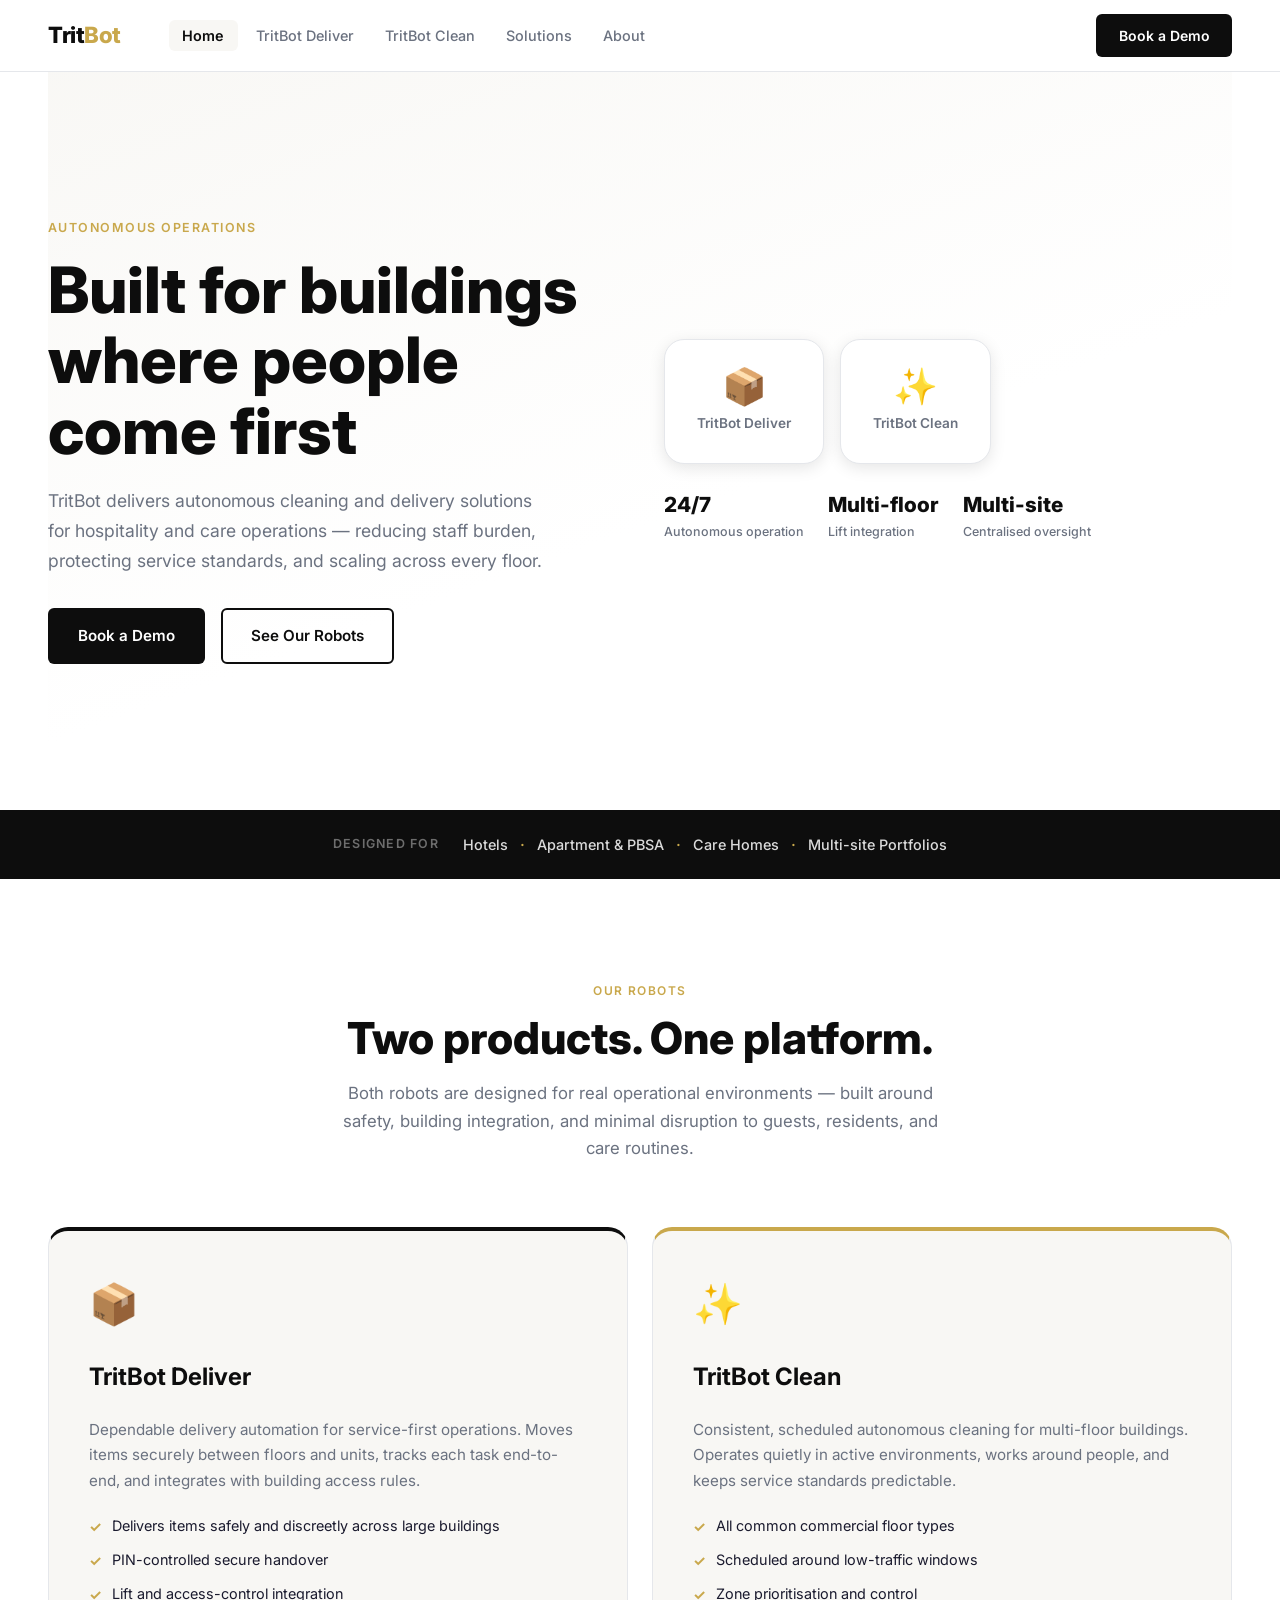
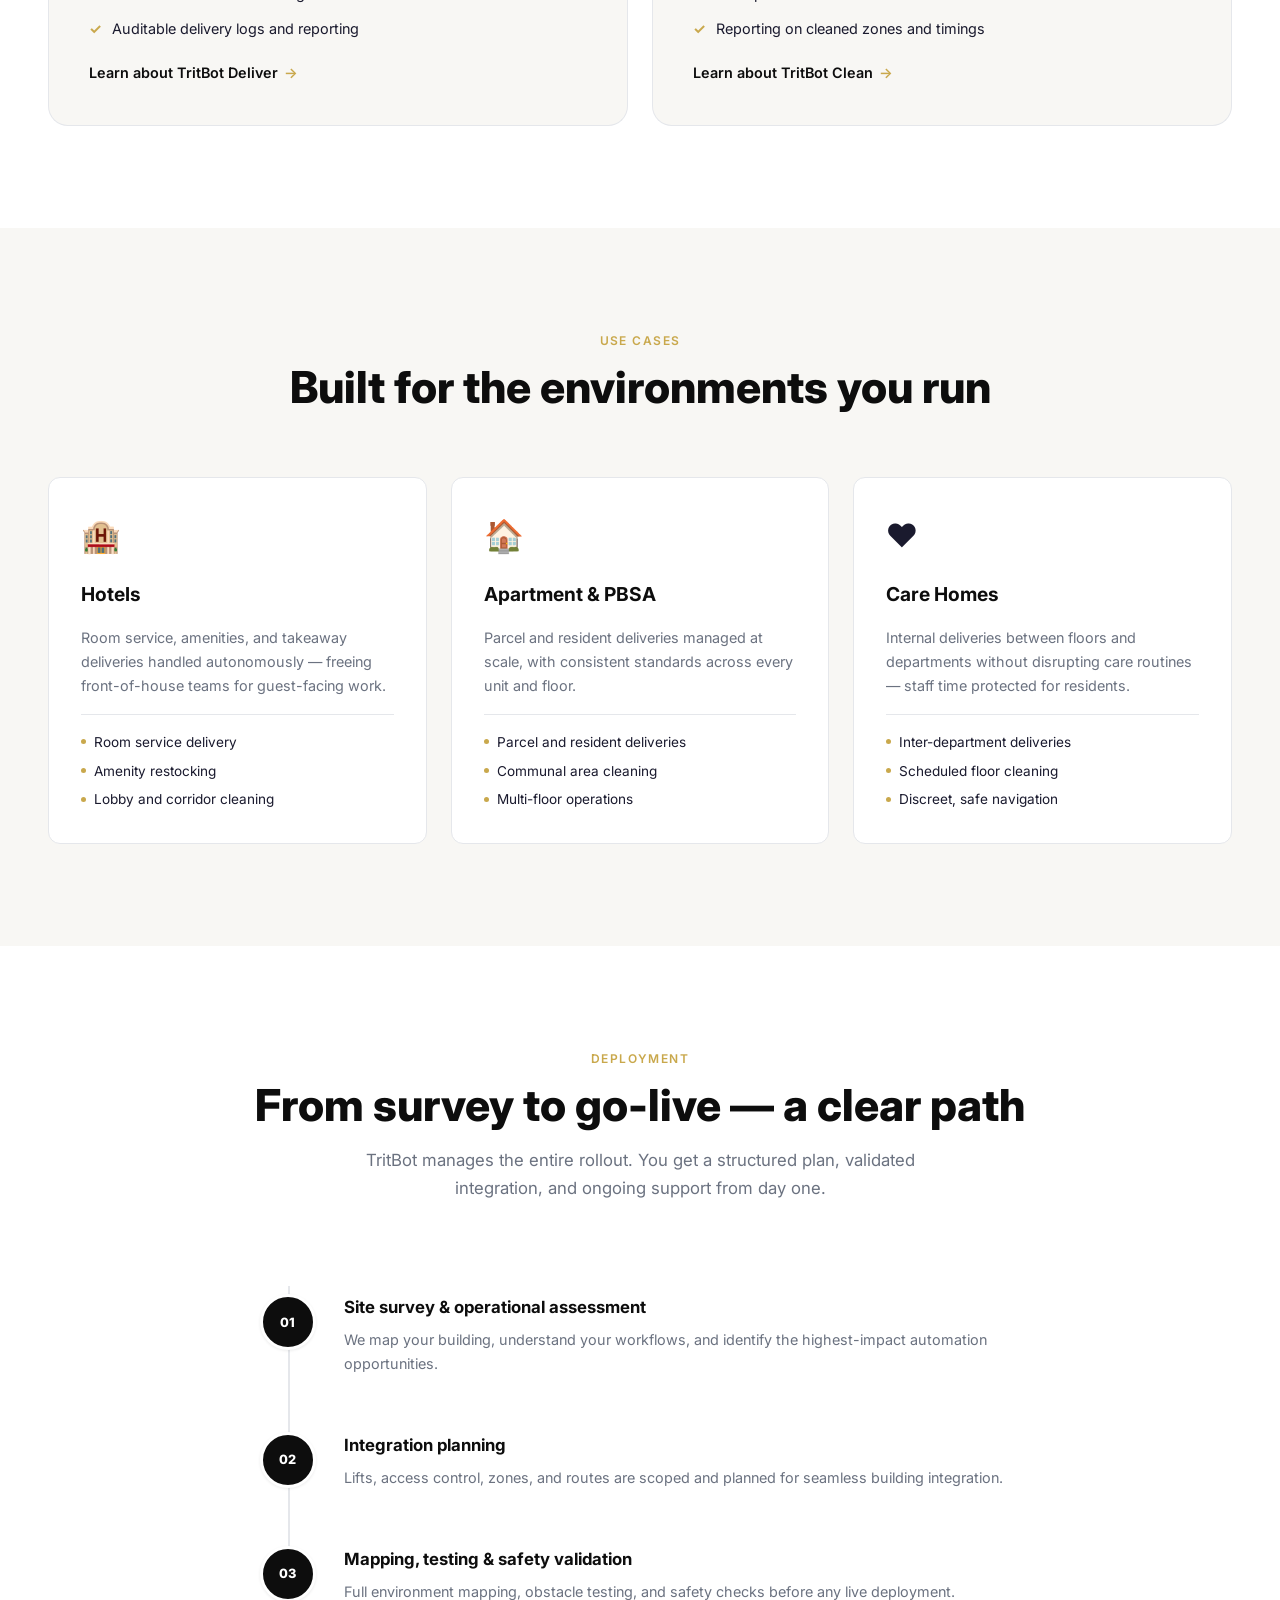
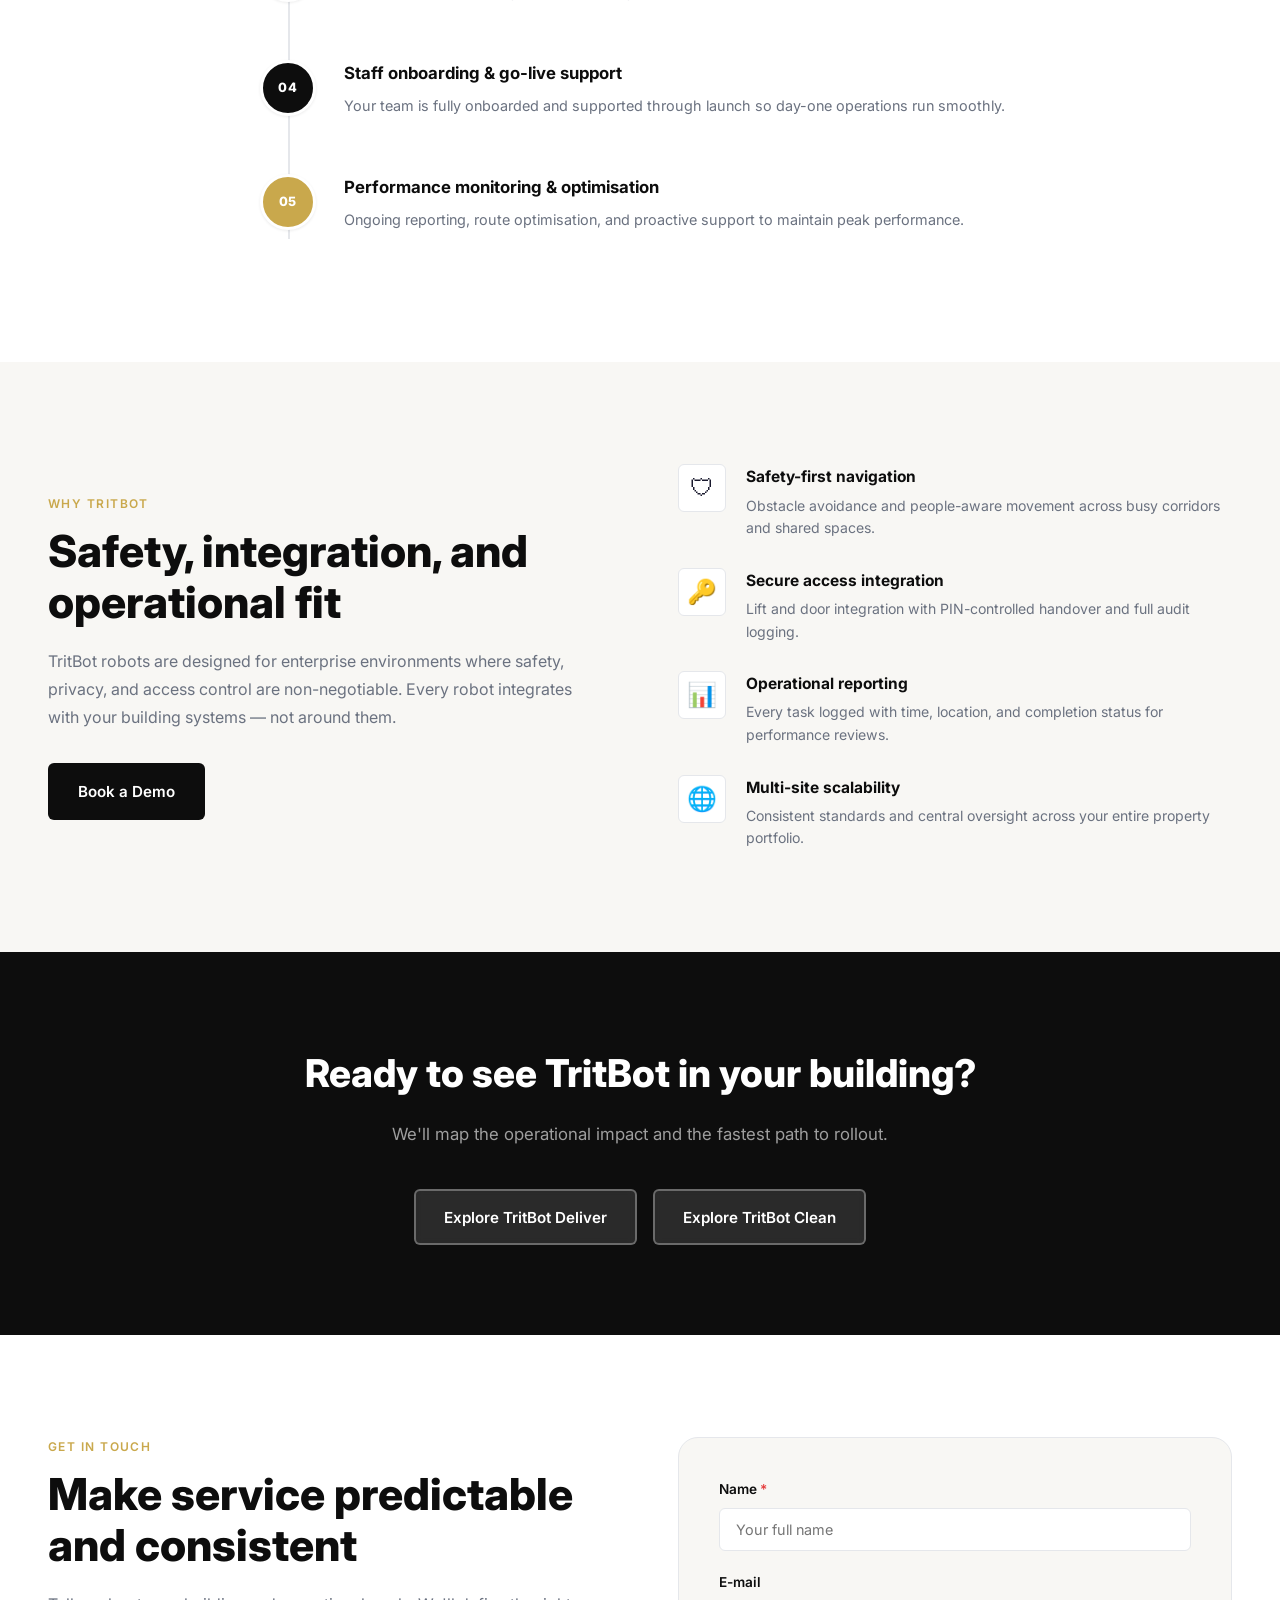
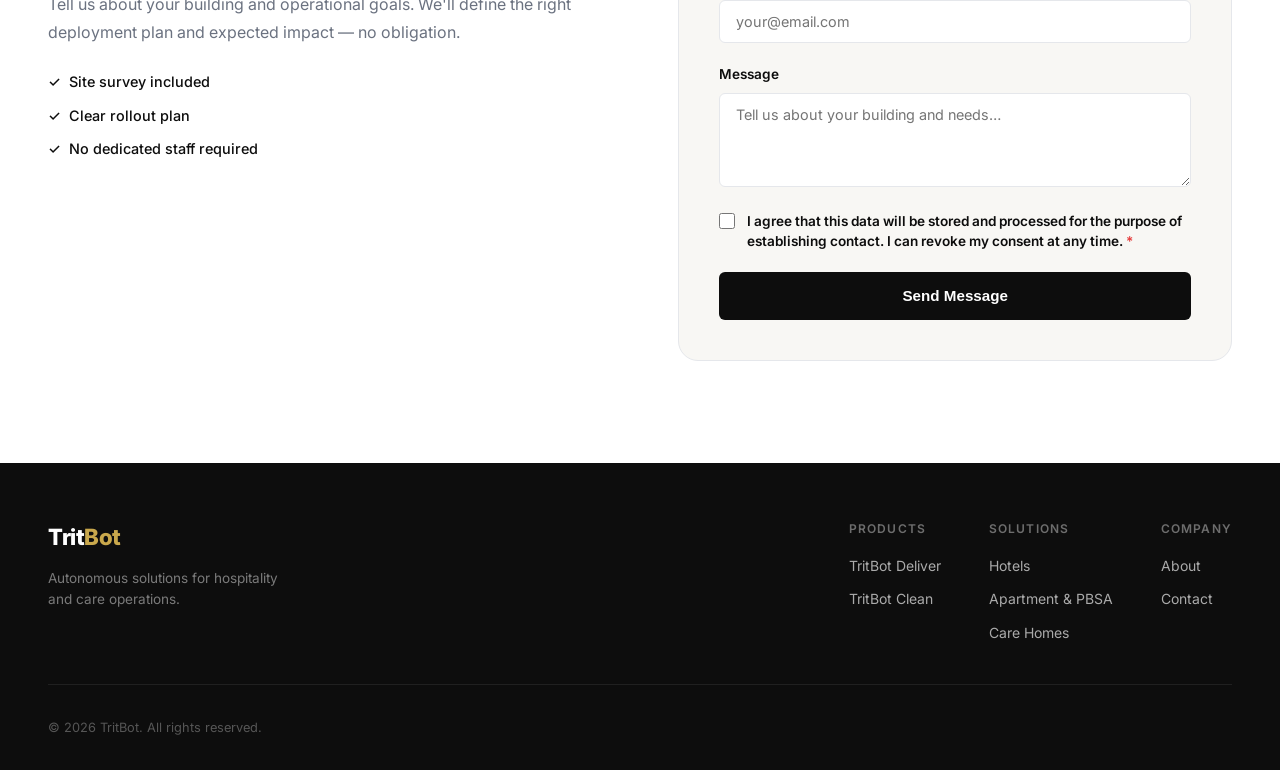
==== index.html @ 0b0e7ab8 "Add TritBot Home page with full HTML/CSS layout Builds the complete Home page for the TritBot market" ====
<!DOCTYPE html>
<html lang="en">
<head>
  <meta charset="UTF-8" />
  <meta name="viewport" content="width=device-width, initial-scale=1.0" />
  <title>TritBot – Autonomous Solutions for Hospitality & Care</title>
  <link rel="stylesheet" href="css/style.css" />
  <link rel="preconnect" href="https://fonts.googleapis.com" />
  <link href="https://fonts.googleapis.com/css2?family=Inter:wght@300;400;500;600;700;800&display=swap" rel="stylesheet" />
</head>
<body>

  <!-- ===== NAVIGATION ===== -->
  <header class="nav-header">
    <nav class="nav-container">
      <a href="index.html" class="nav-logo">
        <span class="logo-trit">Trit</span><span class="logo-bot">Bot</span>
      </a>

      <ul class="nav-links">
        <li><a href="index.html" class="nav-link active">Home</a></li>
        <li><a href="deliver.html" class="nav-link">TritBot Deliver</a></li>
        <li><a href="clean.html" class="nav-link">TritBot Clean</a></li>
        <li><a href="#solutions" class="nav-link">Solutions</a></li>
        <li><a href="#about" class="nav-link">About</a></li>
      </ul>

      <a href="#contact" class="nav-cta">Book a Demo</a>

      <button class="nav-toggle" aria-label="Toggle navigation">
        <span></span><span></span><span></span>
      </button>
    </nav>
  </header>

  <!-- ===== HERO ===== -->
  <section class="hero">
    <div class="hero-content">
      <p class="hero-eyebrow">Autonomous Operations</p>
      <h1 class="hero-headline">
        Built for buildings<br />where people come first
      </h1>
      <p class="hero-sub">
        TritBot delivers autonomous cleaning and delivery solutions for
        hospitality and care operations — reducing staff burden, protecting
        service standards, and scaling across every floor.
      </p>
      <div class="hero-actions">
        <a href="#contact" class="btn btn-primary">Book a Demo</a>
        <a href="#products" class="btn btn-secondary">See Our Robots</a>
      </div>
    </div>
    <div class="hero-visual">
      <div class="hero-badge-group">
        <div class="hero-badge">
          <div class="badge-icon">&#x1F4E6;</div>
          <div class="badge-label">TritBot Deliver</div>
        </div>
        <div class="hero-badge">
          <div class="badge-icon">&#x2728;</div>
          <div class="badge-label">TritBot Clean</div>
        </div>
      </div>
      <div class="hero-stat-row">
        <div class="hero-stat">
          <span class="stat-number">24/7</span>
          <span class="stat-label">Autonomous operation</span>
        </div>
        <div class="hero-stat">
          <span class="stat-number">Multi-floor</span>
          <span class="stat-label">Lift integration</span>
        </div>
        <div class="hero-stat">
          <span class="stat-number">Multi-site</span>
          <span class="stat-label">Centralised oversight</span>
        </div>
      </div>
    </div>
  </section>

  <!-- ===== TRUST BAR ===== -->
  <section class="trust-bar">
    <div class="container">
      <p class="trust-label">Designed for</p>
      <div class="trust-items">
        <span class="trust-item">Hotels</span>
        <span class="trust-divider">·</span>
        <span class="trust-item">Apartment &amp; PBSA</span>
        <span class="trust-divider">·</span>
        <span class="trust-item">Care Homes</span>
        <span class="trust-divider">·</span>
        <span class="trust-item">Multi-site Portfolios</span>
      </div>
    </div>
  </section>

  <!-- ===== PRODUCTS ===== -->
  <section class="products" id="products">
    <div class="container">
      <div class="section-header">
        <p class="section-eyebrow">Our Robots</p>
        <h2 class="section-title">Two products. One platform.</h2>
        <p class="section-sub">
          Both robots are designed for real operational environments — built
          around safety, building integration, and minimal disruption to
          guests, residents, and care routines.
        </p>
      </div>

      <div class="product-cards">

        <!-- Deliver Card -->
        <div class="product-card product-card--deliver">
          <div class="product-card-icon">&#x1F4E6;</div>
          <h3 class="product-card-title">TritBot Deliver</h3>
          <p class="product-card-desc">
            Dependable delivery automation for service-first operations.
            Moves items securely between floors and units, tracks each
            task end-to-end, and integrates with building access rules.
          </p>
          <ul class="product-features">
            <li>Delivers items safely and discreetly across large buildings</li>
            <li>PIN-controlled secure handover</li>
            <li>Lift and access-control integration</li>
            <li>Auditable delivery logs and reporting</li>
          </ul>
          <a href="deliver.html" class="product-link">
            Learn about TritBot Deliver <span class="arrow">&#8594;</span>
          </a>
        </div>

        <!-- Clean Card -->
        <div class="product-card product-card--clean">
          <div class="product-card-icon">&#x2728;</div>
          <h3 class="product-card-title">TritBot Clean</h3>
          <p class="product-card-desc">
            Consistent, scheduled autonomous cleaning for multi-floor
            buildings. Operates quietly in active environments, works
            around people, and keeps service standards predictable.
          </p>
          <ul class="product-features">
            <li>All common commercial floor types</li>
            <li>Scheduled around low-traffic windows</li>
            <li>Zone prioritisation and control</li>
            <li>Reporting on cleaned zones and timings</li>
          </ul>
          <a href="clean.html" class="product-link">
            Learn about TritBot Clean <span class="arrow">&#8594;</span>
          </a>
        </div>

      </div>
    </div>
  </section>

  <!-- ===== USE CASES ===== -->
  <section class="use-cases" id="solutions">
    <div class="container">
      <div class="section-header">
        <p class="section-eyebrow">Use Cases</p>
        <h2 class="section-title">Built for the environments you run</h2>
      </div>

      <div class="use-case-grid">

        <div class="use-case-card">
          <div class="use-case-icon">&#x1F3E8;</div>
          <h3 class="use-case-title">Hotels</h3>
          <p class="use-case-desc">
            Room service, amenities, and takeaway deliveries handled
            autonomously — freeing front-of-house teams for guest-facing work.
          </p>
          <ul class="use-case-list">
            <li>Room service delivery</li>
            <li>Amenity restocking</li>
            <li>Lobby and corridor cleaning</li>
          </ul>
        </div>

        <div class="use-case-card">
          <div class="use-case-icon">&#x1F3E0;</div>
          <h3 class="use-case-title">Apartment &amp; PBSA</h3>
          <p class="use-case-desc">
            Parcel and resident deliveries managed at scale, with consistent
            standards across every unit and floor.
          </p>
          <ul class="use-case-list">
            <li>Parcel and resident deliveries</li>
            <li>Communal area cleaning</li>
            <li>Multi-floor operations</li>
          </ul>
        </div>

        <div class="use-case-card">
          <div class="use-case-icon">&#x2665;</div>
          <h3 class="use-case-title">Care Homes</h3>
          <p class="use-case-desc">
            Internal deliveries between floors and departments without
            disrupting care routines — staff time protected for residents.
          </p>
          <ul class="use-case-list">
            <li>Inter-department deliveries</li>
            <li>Scheduled floor cleaning</li>
            <li>Discreet, safe navigation</li>
          </ul>
        </div>

      </div>
    </div>
  </section>

  <!-- ===== HOW IT WORKS ===== -->
  <section class="how-it-works">
    <div class="container">
      <div class="section-header">
        <p class="section-eyebrow">Deployment</p>
        <h2 class="section-title">From survey to go-live — a clear path</h2>
        <p class="section-sub">
          TritBot manages the entire rollout. You get a structured plan,
          validated integration, and ongoing support from day one.
        </p>
      </div>

      <div class="steps-track">
        <div class="step">
          <div class="step-number">01</div>
          <div class="step-body">
            <h4 class="step-title">Site survey &amp; operational assessment</h4>
            <p class="step-desc">We map your building, understand your workflows, and identify the highest-impact automation opportunities.</p>
          </div>
        </div>
        <div class="step">
          <div class="step-number">02</div>
          <div class="step-body">
            <h4 class="step-title">Integration planning</h4>
            <p class="step-desc">Lifts, access control, zones, and routes are scoped and planned for seamless building integration.</p>
          </div>
        </div>
        <div class="step">
          <div class="step-number">03</div>
          <div class="step-body">
            <h4 class="step-title">Mapping, testing &amp; safety validation</h4>
            <p class="step-desc">Full environment mapping, obstacle testing, and safety checks before any live deployment.</p>
          </div>
        </div>
        <div class="step">
          <div class="step-number">04</div>
          <div class="step-body">
            <h4 class="step-title">Staff onboarding &amp; go-live support</h4>
            <p class="step-desc">Your team is fully onboarded and supported through launch so day-one operations run smoothly.</p>
          </div>
        </div>
        <div class="step">
          <div class="step-number">05</div>
          <div class="step-body">
            <h4 class="step-title">Performance monitoring &amp; optimisation</h4>
            <p class="step-desc">Ongoing reporting, route optimisation, and proactive support to maintain peak performance.</p>
          </div>
        </div>
      </div>
    </div>
  </section>

  <!-- ===== WHY TRITBOT ===== -->
  <section class="why-tritbot" id="about">
    <div class="container">
      <div class="why-split">
        <div class="why-left">
          <p class="section-eyebrow">Why TritBot</p>
          <h2 class="section-title">Safety, integration, and operational fit</h2>
          <p class="why-body">
            TritBot robots are designed for enterprise environments where
            safety, privacy, and access control are non-negotiable. Every
            robot integrates with your building systems — not around them.
          </p>
          <a href="#contact" class="btn btn-primary">Book a Demo</a>
        </div>
        <div class="why-right">
          <div class="feature-list">
            <div class="feature-item">
              <div class="feature-icon">&#x1F6E1;</div>
              <div class="feature-body">
                <h4>Safety-first navigation</h4>
                <p>Obstacle avoidance and people-aware movement across busy corridors and shared spaces.</p>
              </div>
            </div>
            <div class="feature-item">
              <div class="feature-icon">&#x1F511;</div>
              <div class="feature-body">
                <h4>Secure access integration</h4>
                <p>Lift and door integration with PIN-controlled handover and full audit logging.</p>
              </div>
            </div>
            <div class="feature-item">
              <div class="feature-icon">&#x1F4CA;</div>
              <div class="feature-body">
                <h4>Operational reporting</h4>
                <p>Every task logged with time, location, and completion status for performance reviews.</p>
              </div>
            </div>
            <div class="feature-item">
              <div class="feature-icon">&#x1F310;</div>
              <div class="feature-body">
                <h4>Multi-site scalability</h4>
                <p>Consistent standards and central oversight across your entire property portfolio.</p>
              </div>
            </div>
          </div>
        </div>
      </div>
    </div>
  </section>

  <!-- ===== CTA BANNER ===== -->
  <section class="cta-banner">
    <div class="container">
      <h2 class="cta-title">Ready to see TritBot in your building?</h2>
      <p class="cta-sub">
        We'll map the operational impact and the fastest path to rollout.
      </p>
      <div class="cta-actions">
        <a href="deliver.html" class="btn btn-light">Explore TritBot Deliver</a>
        <a href="clean.html" class="btn btn-light">Explore TritBot Clean</a>
      </div>
    </div>
  </section>

  <!-- ===== CONTACT ===== -->
  <section class="contact" id="contact">
    <div class="container">
      <div class="contact-split">
        <div class="contact-left">
          <p class="section-eyebrow">Get in Touch</p>
          <h2 class="section-title">Make service predictable and consistent</h2>
          <p class="contact-body">
            Tell us about your building and operational goals. We'll define
            the right deployment plan and expected impact — no obligation.
          </p>
          <div class="contact-details">
            <p>&#x2713;&nbsp; Site survey included</p>
            <p>&#x2713;&nbsp; Clear rollout plan</p>
            <p>&#x2713;&nbsp; No dedicated staff required</p>
          </div>
        </div>
        <div class="contact-right">
          <form class="contact-form">
            <div class="form-group">
              <label for="name">Name <span class="required">*</span></label>
              <input type="text" id="name" name="name" placeholder="Your full name" required />
            </div>
            <div class="form-group">
              <label for="email">E-mail</label>
              <input type="email" id="email" name="email" placeholder="your@email.com" />
            </div>
            <div class="form-group">
              <label for="message">Message</label>
              <textarea id="message" name="message" rows="4" placeholder="Tell us about your building and needs…"></textarea>
            </div>
            <div class="form-group form-consent">
              <label class="checkbox-label">
                <input type="checkbox" required />
                <span>I agree that this data will be stored and processed for the purpose of establishing contact. I can revoke my consent at any time. <span class="required">*</span></span>
              </label>
            </div>
            <button type="submit" class="btn btn-primary btn-full">Send Message</button>
          </form>
        </div>
      </div>
    </div>
  </section>

  <!-- ===== FOOTER ===== -->
  <footer class="footer">
    <div class="container">
      <div class="footer-top">
        <div class="footer-brand">
          <a href="index.html" class="nav-logo">
            <span class="logo-trit">Trit</span><span class="logo-bot">Bot</span>
          </a>
          <p class="footer-tagline">Autonomous solutions for hospitality and care operations.</p>
        </div>
        <div class="footer-links-group">
          <div class="footer-col">
            <h5>Products</h5>
            <a href="deliver.html">TritBot Deliver</a>
            <a href="clean.html">TritBot Clean</a>
          </div>
          <div class="footer-col">
            <h5>Solutions</h5>
            <a href="#solutions">Hotels</a>
            <a href="#solutions">Apartment &amp; PBSA</a>
            <a href="#solutions">Care Homes</a>
          </div>
          <div class="footer-col">
            <h5>Company</h5>
            <a href="#about">About</a>
            <a href="#contact">Contact</a>
          </div>
        </div>
      </div>
      <div class="footer-bottom">
        <p>&copy; 2026 TritBot. All rights reserved.</p>
      </div>
    </div>
  </footer>

  <script src="js/main.js"></script>
</body>
</html>
---- css/style.css ----
/* ===== RESET & BASE ===== */
*, *::before, *::after { box-sizing: border-box; margin: 0; padding: 0; }

:root {
  --color-dark:       #0d0d0d;
  --color-dark-2:     #1a1a1a;
  --color-dark-3:     #2a2a2a;
  --color-accent:     #c9a84c;       /* gold / amber */
  --color-accent-2:   #e8c76a;
  --color-light:      #f8f7f4;
  --color-white:      #ffffff;
  --color-text:       #1a1a2e;
  --color-text-muted: #6b7280;
  --color-border:     #e5e7eb;

  --font-base: 'Inter', system-ui, -apple-system, sans-serif;

  --radius-sm:  6px;
  --radius-md:  12px;
  --radius-lg:  20px;
  --radius-xl:  32px;

  --shadow-sm: 0 1px 3px rgba(0,0,0,.08);
  --shadow-md: 0 4px 16px rgba(0,0,0,.10);
  --shadow-lg: 0 12px 40px rgba(0,0,0,.14);

  --nav-h: 72px;
  --max-w: 1200px;
  --gap:   clamp(1.5rem, 4vw, 3rem);
}

html { scroll-behavior: smooth; }

body {
  font-family: var(--font-base);
  color: var(--color-text);
  background: var(--color-white);
  line-height: 1.65;
  -webkit-font-smoothing: antialiased;
}

img { display: block; max-width: 100%; }

a { text-decoration: none; color: inherit; }

ul { list-style: none; }

.container {
  width: min(var(--max-w), 100% - 2 * var(--gap));
  margin-inline: auto;
}

/* ===== TYPOGRAPHY ===== */
.section-eyebrow {
  font-size: .75rem;
  font-weight: 600;
  letter-spacing: .12em;
  text-transform: uppercase;
  color: var(--color-accent);
  margin-bottom: .75rem;
}

.section-title {
  font-size: clamp(1.75rem, 3.5vw, 2.75rem);
  font-weight: 800;
  line-height: 1.15;
  color: var(--color-dark);
}

.section-sub {
  margin-top: 1rem;
  font-size: 1.05rem;
  color: var(--color-text-muted);
  max-width: 56ch;
}

.section-header {
  text-align: center;
  margin-bottom: clamp(2.5rem, 5vw, 4rem);
}

.section-header .section-sub { margin-inline: auto; }

/* ===== BUTTONS ===== */
.btn {
  display: inline-flex;
  align-items: center;
  gap: .5rem;
  padding: .85rem 1.75rem;
  border-radius: var(--radius-sm);
  font-size: .95rem;
  font-weight: 600;
  transition: all .2s ease;
  cursor: pointer;
  border: 2px solid transparent;
}

.btn-primary {
  background: var(--color-dark);
  color: var(--color-white);
}
.btn-primary:hover { background: var(--color-dark-3); transform: translateY(-1px); box-shadow: var(--shadow-md); }

.btn-secondary {
  background: transparent;
  color: var(--color-dark);
  border-color: var(--color-dark);
}
.btn-secondary:hover { background: var(--color-dark); color: var(--color-white); transform: translateY(-1px); }

.btn-light {
  background: rgba(255,255,255,.12);
  color: var(--color-white);
  border-color: rgba(255,255,255,.3);
  backdrop-filter: blur(4px);
}
.btn-light:hover { background: rgba(255,255,255,.22); transform: translateY(-1px); }

.btn-full { width: 100%; justify-content: center; }

/* ===== NAVIGATION ===== */
.nav-header {
  position: fixed;
  top: 0; left: 0; right: 0;
  z-index: 100;
  height: var(--nav-h);
  background: rgba(255,255,255,.96);
  backdrop-filter: blur(12px);
  border-bottom: 1px solid var(--color-border);
}

.nav-container {
  display: flex;
  align-items: center;
  gap: 2rem;
  height: 100%;
  width: min(var(--max-w), 100% - 2 * var(--gap));
  margin-inline: auto;
}

.nav-logo {
  font-size: 1.4rem;
  font-weight: 800;
  letter-spacing: -.02em;
  flex-shrink: 0;
}
.logo-trit { color: var(--color-dark); }
.logo-bot  { color: var(--color-accent); }

.nav-links {
  display: flex;
  gap: .25rem;
  margin-left: 1rem;
}

.nav-link {
  padding: .45rem .85rem;
  border-radius: var(--radius-sm);
  font-size: .9rem;
  font-weight: 500;
  color: var(--color-text-muted);
  transition: color .15s, background .15s;
}
.nav-link:hover, .nav-link.active {
  color: var(--color-dark);
  background: var(--color-light);
}
.nav-link.active { font-weight: 600; }

.nav-cta {
  margin-left: auto;
  padding: .6rem 1.4rem;
  background: var(--color-dark);
  color: var(--color-white);
  border-radius: var(--radius-sm);
  font-size: .875rem;
  font-weight: 600;
  flex-shrink: 0;
  transition: background .2s;
}
.nav-cta:hover { background: var(--color-accent); }

.nav-toggle {
  display: none;
  flex-direction: column;
  gap: 5px;
  background: none;
  border: none;
  cursor: pointer;
  padding: .5rem;
  margin-left: auto;
}
.nav-toggle span {
  display: block;
  width: 22px;
  height: 2px;
  background: var(--color-dark);
  border-radius: 2px;
  transition: all .2s;
}

/* ===== HERO ===== */
.hero {
  padding-top: calc(var(--nav-h) + 5rem);
  padding-bottom: 5rem;
  background: linear-gradient(160deg, var(--color-light) 0%, #fff 60%);
  display: grid;
  grid-template-columns: 1fr 1fr;
  align-items: center;
  gap: var(--gap);
  width: min(var(--max-w), 100% - 2 * var(--gap));
  margin-inline: auto;
  min-height: 90vh;
}

.hero-eyebrow {
  font-size: .78rem;
  font-weight: 600;
  letter-spacing: .12em;
  text-transform: uppercase;
  color: var(--color-accent);
  margin-bottom: 1rem;
}

.hero-headline {
  font-size: clamp(2.4rem, 5vw, 4rem);
  font-weight: 800;
  line-height: 1.1;
  color: var(--color-dark);
  margin-bottom: 1.25rem;
}

.hero-sub {
  font-size: 1.1rem;
  color: var(--color-text-muted);
  max-width: 46ch;
  margin-bottom: 2rem;
  line-height: 1.7;
}

.hero-actions { display: flex; gap: 1rem; flex-wrap: wrap; }

/* Hero visual panel */
.hero-visual {
  display: flex;
  flex-direction: column;
  gap: 1.5rem;
  align-items: flex-start;
}

.hero-badge-group {
  display: flex;
  gap: 1rem;
  flex-wrap: wrap;
}

.hero-badge {
  display: flex;
  flex-direction: column;
  align-items: center;
  gap: .5rem;
  padding: 1.75rem 2rem;
  background: var(--color-white);
  border: 1px solid var(--color-border);
  border-radius: var(--radius-lg);
  box-shadow: var(--shadow-md);
  min-width: 140px;
  transition: transform .2s, box-shadow .2s;
}
.hero-badge:hover { transform: translateY(-4px); box-shadow: var(--shadow-lg); }

.badge-icon {
  font-size: 2.25rem;
  line-height: 1;
}
.badge-label {
  font-size: .85rem;
  font-weight: 600;
  color: var(--color-text-muted);
  text-align: center;
}

.hero-stat-row {
  display: flex;
  gap: 1.5rem;
  flex-wrap: wrap;
}

.hero-stat {
  display: flex;
  flex-direction: column;
}
.stat-number {
  font-size: 1.3rem;
  font-weight: 800;
  color: var(--color-dark);
}
.stat-label {
  font-size: .78rem;
  color: var(--color-text-muted);
  font-weight: 500;
}

/* ===== TRUST BAR ===== */
.trust-bar {
  background: var(--color-dark);
  padding: 1.25rem 0;
}
.trust-bar .container {
  display: flex;
  align-items: center;
  gap: 1.5rem;
  flex-wrap: wrap;
  justify-content: center;
}
.trust-label {
  font-size: .78rem;
  font-weight: 600;
  letter-spacing: .1em;
  text-transform: uppercase;
  color: rgba(255,255,255,.4);
}
.trust-items { display: flex; align-items: center; gap: .75rem; flex-wrap: wrap; justify-content: center; }
.trust-item {
  font-size: .9rem;
  font-weight: 500;
  color: rgba(255,255,255,.85);
}
.trust-divider { color: var(--color-accent); font-size: 1.1rem; }

/* ===== PRODUCTS ===== */
.products {
  padding: clamp(4rem, 8vw, 7rem) 0;
  background: var(--color-white);
}

.product-cards {
  display: grid;
  grid-template-columns: 1fr 1fr;
  gap: 1.5rem;
}

.product-card {
  padding: 2.5rem;
  border-radius: var(--radius-lg);
  border: 1px solid var(--color-border);
  background: var(--color-light);
  display: flex;
  flex-direction: column;
  gap: 1.25rem;
  transition: box-shadow .2s, transform .2s;
}
.product-card:hover { transform: translateY(-4px); box-shadow: var(--shadow-lg); }

.product-card--deliver { border-top: 4px solid var(--color-dark); }
.product-card--clean   { border-top: 4px solid var(--color-accent); }

.product-card-icon { font-size: 2.5rem; }

.product-card-title {
  font-size: 1.5rem;
  font-weight: 700;
  color: var(--color-dark);
}
.product-card-desc {
  font-size: .95rem;
  color: var(--color-text-muted);
  line-height: 1.7;
}

.product-features {
  display: flex;
  flex-direction: column;
  gap: .6rem;
  flex: 1;
}
.product-features li {
  display: flex;
  align-items: flex-start;
  gap: .6rem;
  font-size: .9rem;
  color: var(--color-text);
}
.product-features li::before {
  content: '✓';
  color: var(--color-accent);
  font-weight: 700;
  flex-shrink: 0;
  margin-top: .05rem;
}

.product-link {
  display: inline-flex;
  align-items: center;
  gap: .4rem;
  font-size: .9rem;
  font-weight: 600;
  color: var(--color-dark);
  margin-top: auto;
  transition: gap .2s;
}
.product-link:hover { gap: .75rem; }
.product-link .arrow { color: var(--color-accent); }

/* ===== USE CASES ===== */
.use-cases {
  padding: clamp(4rem, 8vw, 7rem) 0;
  background: var(--color-light);
}

.use-case-grid {
  display: grid;
  grid-template-columns: repeat(3, 1fr);
  gap: 1.5rem;
}

.use-case-card {
  background: var(--color-white);
  border-radius: var(--radius-md);
  padding: 2rem;
  border: 1px solid var(--color-border);
  display: flex;
  flex-direction: column;
  gap: 1rem;
  transition: box-shadow .2s;
}
.use-case-card:hover { box-shadow: var(--shadow-md); }

.use-case-icon { font-size: 2rem; }
.use-case-title {
  font-size: 1.2rem;
  font-weight: 700;
  color: var(--color-dark);
}
.use-case-desc {
  font-size: .9rem;
  color: var(--color-text-muted);
  line-height: 1.65;
  flex: 1;
}

.use-case-list {
  display: flex;
  flex-direction: column;
  gap: .4rem;
  border-top: 1px solid var(--color-border);
  padding-top: 1rem;
}
.use-case-list li {
  font-size: .85rem;
  color: var(--color-text);
  display: flex;
  align-items: center;
  gap: .5rem;
}
.use-case-list li::before {
  content: '';
  width: 5px; height: 5px;
  border-radius: 50%;
  background: var(--color-accent);
  flex-shrink: 0;
}

/* ===== HOW IT WORKS ===== */
.how-it-works {
  padding: clamp(4rem, 8vw, 7rem) 0;
  background: var(--color-white);
}

.steps-track {
  display: flex;
  flex-direction: column;
  gap: 0;
  position: relative;
  max-width: 760px;
  margin-inline: auto;
}

.steps-track::before {
  content: '';
  position: absolute;
  left: 28px;
  top: 20px;
  bottom: 20px;
  width: 2px;
  background: var(--color-border);
}

.step {
  display: flex;
  gap: 1.75rem;
  align-items: flex-start;
  padding: 1.75rem 0;
  position: relative;
}

.step-number {
  font-size: .8rem;
  font-weight: 800;
  letter-spacing: .05em;
  color: var(--color-white);
  background: var(--color-dark);
  width: 56px;
  height: 56px;
  border-radius: 50%;
  display: flex;
  align-items: center;
  justify-content: center;
  flex-shrink: 0;
  position: relative;
  z-index: 1;
  border: 3px solid var(--color-white);
  box-shadow: var(--shadow-sm);
}

.step:nth-child(5) .step-number { background: var(--color-accent); }

.step-title {
  font-size: 1.05rem;
  font-weight: 700;
  color: var(--color-dark);
  margin-bottom: .4rem;
}
.step-desc {
  font-size: .9rem;
  color: var(--color-text-muted);
  line-height: 1.65;
}

/* ===== WHY TRITBOT ===== */
.why-tritbot {
  padding: clamp(4rem, 8vw, 7rem) 0;
  background: var(--color-light);
}

.why-split {
  display: grid;
  grid-template-columns: 1fr 1fr;
  gap: clamp(3rem, 6vw, 5rem);
  align-items: center;
}

.why-body {
  font-size: 1rem;
  color: var(--color-text-muted);
  line-height: 1.75;
  margin: 1.25rem 0 2rem;
}

.feature-list {
  display: flex;
  flex-direction: column;
  gap: 1.75rem;
}

.feature-item {
  display: flex;
  gap: 1.25rem;
  align-items: flex-start;
}

.feature-icon {
  font-size: 1.5rem;
  width: 48px;
  height: 48px;
  display: flex;
  align-items: center;
  justify-content: center;
  background: var(--color-white);
  border: 1px solid var(--color-border);
  border-radius: var(--radius-sm);
  flex-shrink: 0;
}

.feature-body h4 {
  font-size: .97rem;
  font-weight: 700;
  color: var(--color-dark);
  margin-bottom: .3rem;
}
.feature-body p {
  font-size: .88rem;
  color: var(--color-text-muted);
  line-height: 1.6;
}

/* ===== CTA BANNER ===== */
.cta-banner {
  background: var(--color-dark);
  padding: clamp(3.5rem, 7vw, 6rem) 0;
  text-align: center;
}

.cta-title {
  font-size: clamp(1.6rem, 3vw, 2.5rem);
  font-weight: 800;
  color: var(--color-white);
  margin-bottom: 1rem;
}

.cta-sub {
  font-size: 1.05rem;
  color: rgba(255,255,255,.6);
  margin-bottom: 2.5rem;
}

.cta-actions {
  display: flex;
  gap: 1rem;
  justify-content: center;
  flex-wrap: wrap;
}

/* ===== CONTACT ===== */
.contact {
  padding: clamp(4rem, 8vw, 7rem) 0;
  background: var(--color-white);
}

.contact-split {
  display: grid;
  grid-template-columns: 1fr 1fr;
  gap: clamp(3rem, 6vw, 5rem);
  align-items: flex-start;
}

.contact-body {
  font-size: 1rem;
  color: var(--color-text-muted);
  line-height: 1.75;
  margin: 1.25rem 0 1.5rem;
}

.contact-details {
  display: flex;
  flex-direction: column;
  gap: .6rem;
}
.contact-details p {
  font-size: .9rem;
  font-weight: 500;
  color: var(--color-dark);
}

/* Form */
.contact-form {
  display: flex;
  flex-direction: column;
  gap: 1.25rem;
  background: var(--color-light);
  padding: 2.5rem;
  border-radius: var(--radius-lg);
  border: 1px solid var(--color-border);
}

.form-group {
  display: flex;
  flex-direction: column;
  gap: .45rem;
}

.form-group label {
  font-size: .85rem;
  font-weight: 600;
  color: var(--color-dark);
}

.required { color: #e53e3e; }

.form-group input,
.form-group textarea {
  padding: .75rem 1rem;
  border: 1.5px solid var(--color-border);
  border-radius: var(--radius-sm);
  font-family: var(--font-base);
  font-size: .9rem;
  color: var(--color-text);
  background: var(--color-white);
  transition: border-color .15s;
  resize: vertical;
}
.form-group input:focus,
.form-group textarea:focus {
  outline: none;
  border-color: var(--color-dark);
}

.form-consent { margin-top: .25rem; }
.checkbox-label {
  display: flex;
  gap: .75rem;
  align-items: flex-start;
  cursor: pointer;
  font-size: .83rem;
  color: var(--color-text-muted);
  line-height: 1.5;
}
.checkbox-label input[type="checkbox"] {
  width: 16px;
  height: 16px;
  flex-shrink: 0;
  margin-top: .1rem;
}

/* ===== FOOTER ===== */
.footer {
  background: var(--color-dark);
  padding: 3.5rem 0 2rem;
}

.footer-top {
  display: flex;
  gap: var(--gap);
  justify-content: space-between;
  flex-wrap: wrap;
  padding-bottom: 2.5rem;
  border-bottom: 1px solid rgba(255,255,255,.08);
  margin-bottom: 2rem;
}

.footer-brand .nav-logo { display: inline-flex; margin-bottom: .75rem; }
.footer-brand .logo-trit { color: var(--color-white); }

.footer-tagline {
  font-size: .85rem;
  color: rgba(255,255,255,.45);
  max-width: 28ch;
  line-height: 1.5;
}

.footer-links-group {
  display: flex;
  gap: 3rem;
  flex-wrap: wrap;
}

.footer-col {
  display: flex;
  flex-direction: column;
  gap: .65rem;
}
.footer-col h5 {
  font-size: .75rem;
  font-weight: 600;
  letter-spacing: .1em;
  text-transform: uppercase;
  color: rgba(255,255,255,.4);
  margin-bottom: .25rem;
}
.footer-col a {
  font-size: .875rem;
  color: rgba(255,255,255,.65);
  transition: color .15s;
}
.footer-col a:hover { color: var(--color-white); }

.footer-bottom p {
  font-size: .8rem;
  color: rgba(255,255,255,.3);
}

/* ===== RESPONSIVE ===== */
@media (max-width: 900px) {
  .hero {
    grid-template-columns: 1fr;
    min-height: auto;
    padding-top: calc(var(--nav-h) + 3rem);
    padding-bottom: 3rem;
  }
  .hero-visual { order: -1; }
  .product-cards { grid-template-columns: 1fr; }
  .use-case-grid { grid-template-columns: 1fr; }
  .why-split, .contact-split { grid-template-columns: 1fr; }
}

@media (max-width: 680px) {
  .nav-links, .nav-cta { display: none; }
  .nav-toggle { display: flex; }

  .nav-links.open {
    display: flex;
    flex-direction: column;
    position: fixed;
    top: var(--nav-h); left: 0; right: 0;
    background: var(--color-white);
    padding: 1.5rem var(--gap);
    border-bottom: 1px solid var(--color-border);
    box-shadow: var(--shadow-md);
    gap: .5rem;
  }

  .footer-links-group { gap: 2rem; }
  .hero-stat-row { gap: 1rem; }
  .cta-actions { flex-direction: column; align-items: center; }
  .steps-track::before { left: 24px; }
  .step-number { width: 48px; height: 48px; }
}
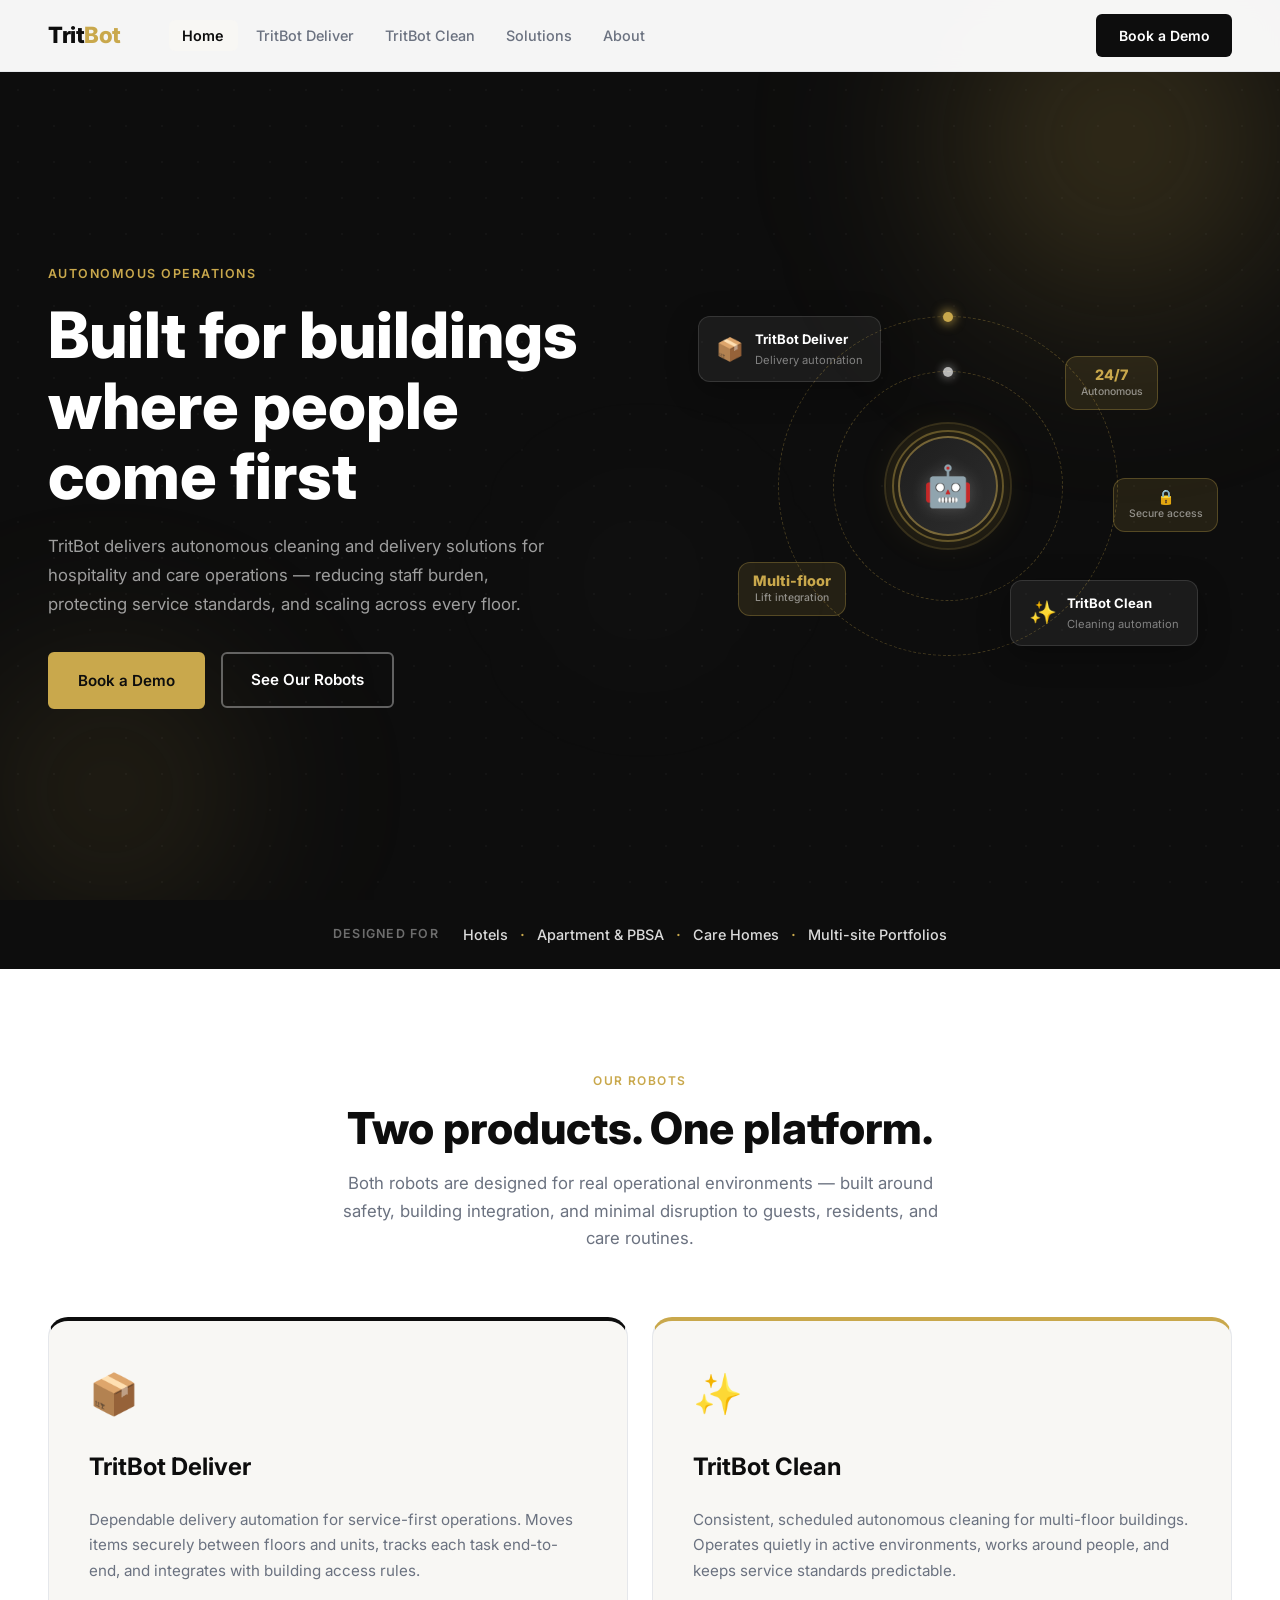
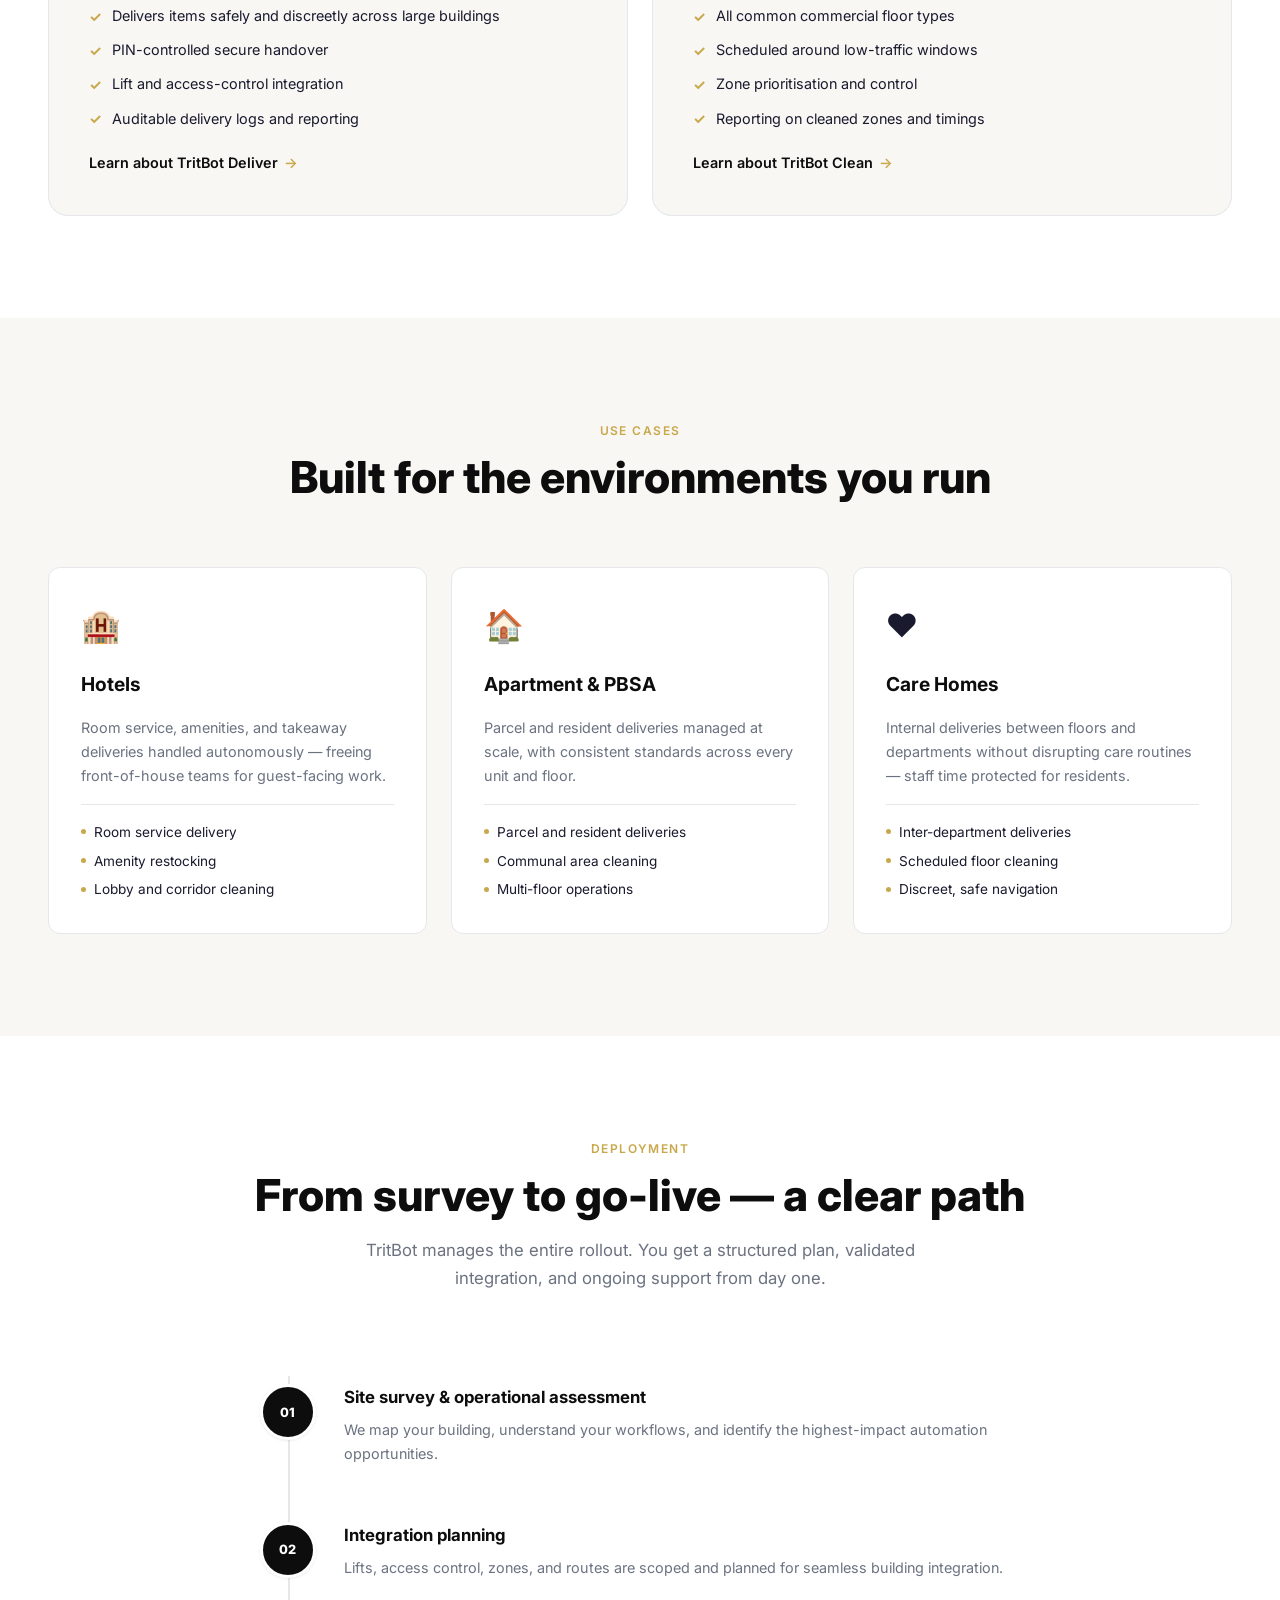
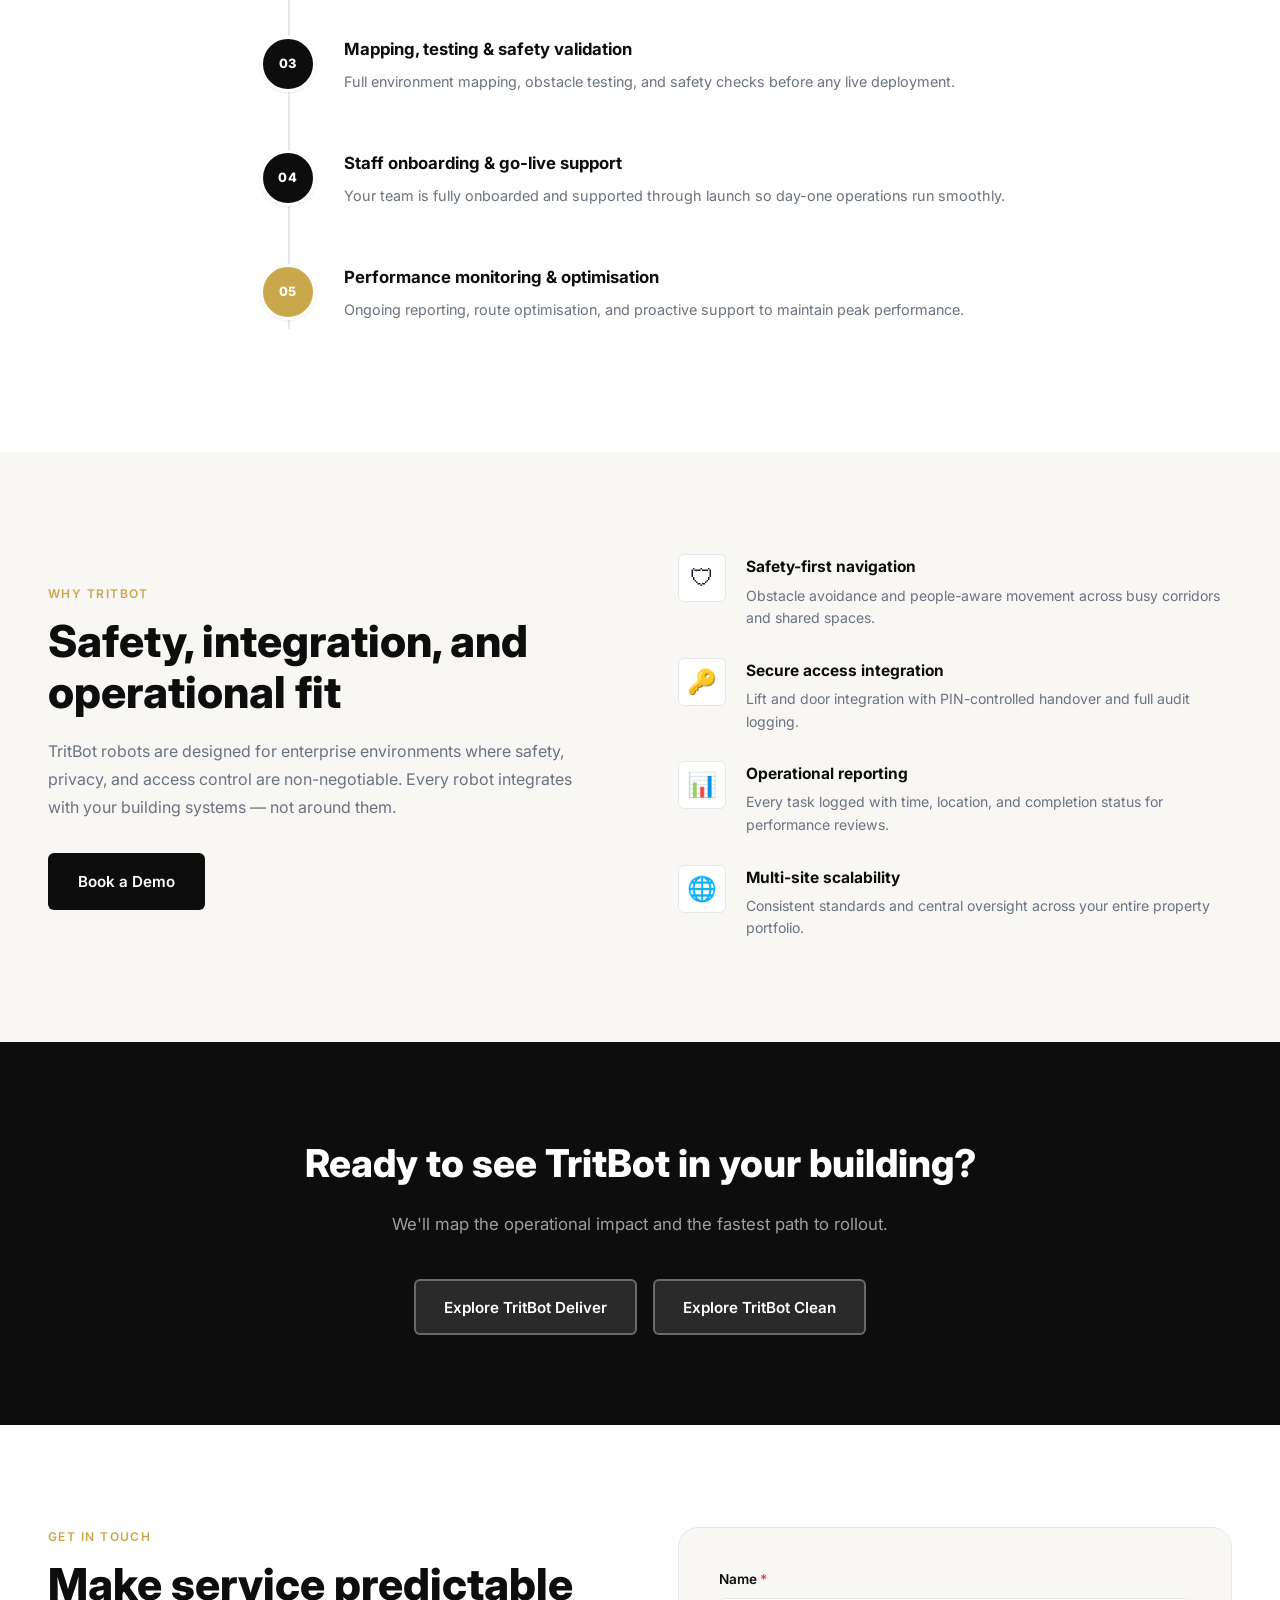
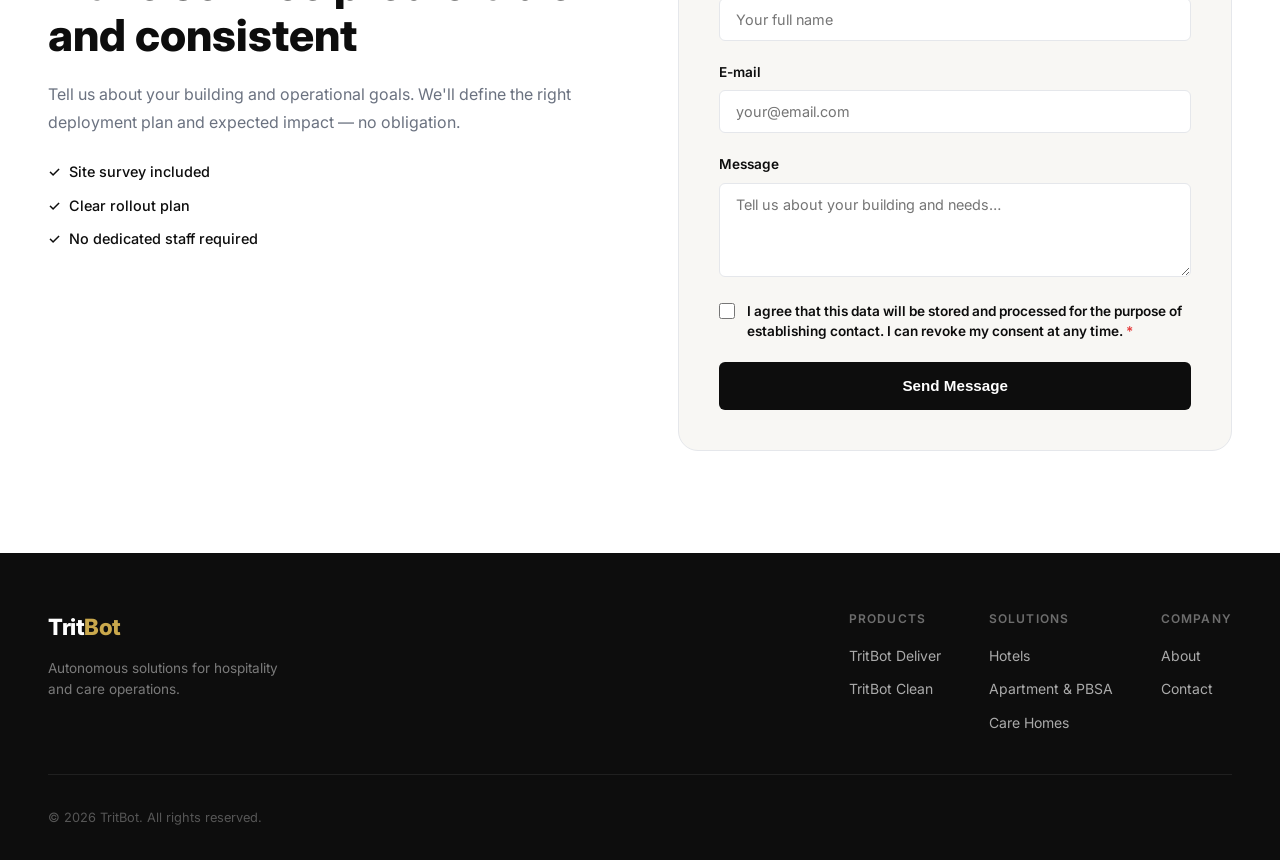
==== commit 5d215c90: "Fix hero background bleed and add animated robot showcase - Hero is now a full-viewport dark section" ====
--- a/index.html
+++ b/index.html
@@ -34,45 +34,80 @@
   </header>
 
   <!-- ===== HERO ===== -->
-  <section class="hero">
-    <div class="hero-content">
-      <p class="hero-eyebrow">Autonomous Operations</p>
-      <h1 class="hero-headline">
-        Built for buildings<br />where people come first
-      </h1>
-      <p class="hero-sub">
-        TritBot delivers autonomous cleaning and delivery solutions for
-        hospitality and care operations — reducing staff burden, protecting
-        service standards, and scaling across every floor.
-      </p>
-      <div class="hero-actions">
-        <a href="#contact" class="btn btn-primary">Book a Demo</a>
-        <a href="#products" class="btn btn-secondary">See Our Robots</a>
-      </div>
-    </div>
-    <div class="hero-visual">
-      <div class="hero-badge-group">
-        <div class="hero-badge">
-          <div class="badge-icon">&#x1F4E6;</div>
-          <div class="badge-label">TritBot Deliver</div>
-        </div>
-        <div class="hero-badge">
-          <div class="badge-icon">&#x2728;</div>
-          <div class="badge-label">TritBot Clean</div>
-        </div>
-      </div>
-      <div class="hero-stat-row">
-        <div class="hero-stat">
-          <span class="stat-number">24/7</span>
-          <span class="stat-label">Autonomous operation</span>
-        </div>
-        <div class="hero-stat">
-          <span class="stat-number">Multi-floor</span>
-          <span class="stat-label">Lift integration</span>
-        </div>
-        <div class="hero-stat">
-          <span class="stat-number">Multi-site</span>
-          <span class="stat-label">Centralised oversight</span>
+  <section class="hero-section">
+    <!-- Background decoration -->
+    <div class="hero-bg">
+      <div class="hero-orb orb-1"></div>
+      <div class="hero-orb orb-2"></div>
+      <div class="hero-orb orb-3"></div>
+      <div class="hero-grid-overlay"></div>
+    </div>
+
+    <div class="hero">
+      <!-- Left: text -->
+      <div class="hero-content">
+        <p class="hero-eyebrow">Autonomous Operations</p>
+        <h1 class="hero-headline">
+          Built for buildings<br />where people<br />come first
+        </h1>
+        <p class="hero-sub">
+          TritBot delivers autonomous cleaning and delivery solutions for
+          hospitality and care operations — reducing staff burden, protecting
+          service standards, and scaling across every floor.
+        </p>
+        <div class="hero-actions">
+          <a href="#contact" class="btn btn-gold">Book a Demo</a>
+          <a href="#products" class="btn btn-outline-light">See Our Robots</a>
+        </div>
+      </div>
+
+      <!-- Right: animated visual -->
+      <div class="hero-visual">
+        <div class="robot-showcase">
+          <!-- Orbit rings -->
+          <div class="orbit-ring ring-outer">
+            <div class="orbit-traveller"></div>
+          </div>
+          <div class="orbit-ring ring-inner">
+            <div class="orbit-traveller traveller-reverse"></div>
+          </div>
+
+          <!-- Central icon -->
+          <div class="showcase-core">
+            <div class="core-pulse"></div>
+            <span class="core-icon">&#x1F916;</span>
+          </div>
+
+          <!-- Floating product cards -->
+          <div class="float-card fc-deliver">
+            <span class="fc-icon">&#x1F4E6;</span>
+            <div class="fc-text">
+              <span class="fc-name">TritBot Deliver</span>
+              <span class="fc-tag">Delivery automation</span>
+            </div>
+          </div>
+
+          <div class="float-card fc-clean">
+            <span class="fc-icon">&#x2728;</span>
+            <div class="fc-text">
+              <span class="fc-name">TritBot Clean</span>
+              <span class="fc-tag">Cleaning automation</span>
+            </div>
+          </div>
+
+          <!-- Floating stat chips -->
+          <div class="stat-chip chip-1">
+            <span class="chip-val">24/7</span>
+            <span class="chip-lbl">Autonomous</span>
+          </div>
+          <div class="stat-chip chip-2">
+            <span class="chip-val">Multi-floor</span>
+            <span class="chip-lbl">Lift integration</span>
+          </div>
+          <div class="stat-chip chip-3">
+            <span class="chip-val">&#x1F512;</span>
+            <span class="chip-lbl">Secure access</span>
+          </div>
         </div>
       </div>
     </div>
--- a/css/style.css
+++ b/css/style.css
@@ -200,17 +200,117 @@
 }
 
 /* ===== HERO ===== */
+
+/* --- Keyframe animations --- */
+@keyframes float-a {
+  0%, 100% { transform: translateY(0px); }
+  50%       { transform: translateY(-14px); }
+}
+@keyframes float-b {
+  0%, 100% { transform: translateY(0px); }
+  50%       { transform: translateY(-10px); }
+}
+@keyframes float-c {
+  0%, 100% { transform: translateY(0px); }
+  50%       { transform: translateY(-8px); }
+}
+@keyframes orbit-cw {
+  from { transform: rotate(0deg); }
+  to   { transform: rotate(360deg); }
+}
+@keyframes orbit-ccw {
+  from { transform: rotate(0deg); }
+  to   { transform: rotate(-360deg); }
+}
+@keyframes traveller-spin-cw {
+  from { transform: rotate(0deg); }
+  to   { transform: rotate(-360deg); }
+}
+@keyframes traveller-spin-ccw {
+  from { transform: rotate(0deg); }
+  to   { transform: rotate(360deg); }
+}
+@keyframes pulse-ring {
+  0%   { transform: scale(.85); opacity: .7; }
+  60%  { transform: scale(1.25); opacity: 0; }
+  100% { transform: scale(.85); opacity: 0; }
+}
+@keyframes fadeInUp {
+  from { opacity: 0; transform: translateY(28px); }
+  to   { opacity: 1; transform: translateY(0); }
+}
+@keyframes fadeIn {
+  from { opacity: 0; }
+  to   { opacity: 1; }
+}
+@keyframes orb-drift {
+  0%, 100% { transform: translate(0, 0) scale(1); }
+  33%       { transform: translate(30px, -20px) scale(1.08); }
+  66%       { transform: translate(-20px, 15px) scale(.95); }
+}
+
+/* --- Full-width hero wrapper --- */
+.hero-section {
+  position: relative;
+  background: var(--color-dark);
+  overflow: hidden;
+  min-height: 100vh;
+}
+
+/* Background decoration */
+.hero-bg { position: absolute; inset: 0; pointer-events: none; z-index: 0; }
+
+.hero-orb {
+  position: absolute;
+  border-radius: 50%;
+  filter: blur(80px);
+  animation: orb-drift 12s ease-in-out infinite;
+}
+.orb-1 {
+  width: 520px; height: 520px;
+  top: -120px; right: -100px;
+  background: radial-gradient(circle, rgba(201,168,76,.28) 0%, transparent 70%);
+  animation-delay: 0s;
+}
+.orb-2 {
+  width: 380px; height: 380px;
+  bottom: -80px; left: -80px;
+  background: radial-gradient(circle, rgba(201,168,76,.18) 0%, transparent 70%);
+  animation-delay: 4s;
+}
+.orb-3 {
+  width: 260px; height: 260px;
+  top: 50%; left: 40%;
+  background: radial-gradient(circle, rgba(255,255,255,.04) 0%, transparent 70%);
+  animation-delay: 8s;
+}
+
+.hero-grid-overlay {
+  position: absolute; inset: 0;
+  background-image:
+    radial-gradient(circle, rgba(255,255,255,.06) 1px, transparent 1px);
+  background-size: 36px 36px;
+  opacity: .5;
+}
+
+/* --- Inner hero grid --- */
 .hero {
+  position: relative;
+  z-index: 1;
   padding-top: calc(var(--nav-h) + 5rem);
   padding-bottom: 5rem;
-  background: linear-gradient(160deg, var(--color-light) 0%, #fff 60%);
   display: grid;
   grid-template-columns: 1fr 1fr;
   align-items: center;
   gap: var(--gap);
   width: min(var(--max-w), 100% - 2 * var(--gap));
   margin-inline: auto;
-  min-height: 90vh;
+  min-height: 100vh;
+}
+
+/* --- Hero text --- */
+.hero-content {
+  animation: fadeInUp .7s ease both;
 }
 
 .hero-eyebrow {
@@ -226,80 +326,191 @@
   font-size: clamp(2.4rem, 5vw, 4rem);
   font-weight: 800;
   line-height: 1.1;
-  color: var(--color-dark);
+  color: var(--color-white);
   margin-bottom: 1.25rem;
+  animation: fadeInUp .7s .15s ease both;
 }
 
 .hero-sub {
-  font-size: 1.1rem;
-  color: var(--color-text-muted);
+  font-size: 1.05rem;
+  color: rgba(255,255,255,.6);
   max-width: 46ch;
   margin-bottom: 2rem;
-  line-height: 1.7;
-}
-
-.hero-actions { display: flex; gap: 1rem; flex-wrap: wrap; }
-
-/* Hero visual panel */
-.hero-visual {
-  display: flex;
-  flex-direction: column;
-  gap: 1.5rem;
-  align-items: flex-start;
-}
-
-.hero-badge-group {
+  line-height: 1.75;
+  animation: fadeInUp .7s .3s ease both;
+}
+
+.hero-actions {
   display: flex;
   gap: 1rem;
   flex-wrap: wrap;
-}
-
-.hero-badge {
-  display: flex;
-  flex-direction: column;
-  align-items: center;
-  gap: .5rem;
-  padding: 1.75rem 2rem;
-  background: var(--color-white);
-  border: 1px solid var(--color-border);
-  border-radius: var(--radius-lg);
-  box-shadow: var(--shadow-md);
-  min-width: 140px;
-  transition: transform .2s, box-shadow .2s;
-}
-.hero-badge:hover { transform: translateY(-4px); box-shadow: var(--shadow-lg); }
-
-.badge-icon {
-  font-size: 2.25rem;
+  animation: fadeInUp .7s .45s ease both;
+}
+
+/* Gold CTA button (for dark backgrounds) */
+.btn-gold {
+  background: var(--color-accent);
+  color: var(--color-dark);
+  border-color: var(--color-accent);
+}
+.btn-gold:hover { background: var(--color-accent-2); transform: translateY(-2px); box-shadow: 0 8px 24px rgba(201,168,76,.35); }
+
+.btn-outline-light {
+  background: transparent;
+  color: var(--color-white);
+  border-color: rgba(255,255,255,.35);
+}
+.btn-outline-light:hover { background: rgba(255,255,255,.1); border-color: rgba(255,255,255,.6); transform: translateY(-2px); }
+
+/* ---- Robot Showcase ---- */
+.hero-visual {
+  display: flex;
+  align-items: center;
+  justify-content: center;
+  animation: fadeIn .9s .4s ease both;
+}
+
+.robot-showcase {
+  position: relative;
+  width: 380px;
+  height: 380px;
+  display: flex;
+  align-items: center;
+  justify-content: center;
+}
+
+/* Orbit rings */
+.orbit-ring {
+  position: absolute;
+  border-radius: 50%;
+  border: 1.5px dashed rgba(201,168,76,.3);
+}
+.ring-outer {
+  width: 340px; height: 340px;
+  animation: orbit-cw 18s linear infinite;
+}
+.ring-inner {
+  width: 230px; height: 230px;
+  animation: orbit-ccw 12s linear infinite;
+}
+
+/* Travelling dot on each ring */
+.orbit-traveller {
+  position: absolute;
+  top: -5px; left: 50%;
+  transform: translateX(-50%);
+  width: 10px; height: 10px;
+  border-radius: 50%;
+  background: var(--color-accent);
+  box-shadow: 0 0 10px 3px rgba(201,168,76,.55);
+  animation: traveller-spin-cw 18s linear infinite;
+}
+.traveller-reverse {
+  background: rgba(255,255,255,.7);
+  box-shadow: 0 0 8px 2px rgba(255,255,255,.3);
+  animation: traveller-spin-ccw 12s linear infinite;
+}
+
+/* Central core */
+.showcase-core {
+  position: relative;
+  z-index: 2;
+  width: 100px; height: 100px;
+  border-radius: 50%;
+  background: linear-gradient(135deg, #1e1e1e 0%, #2d2d2d 100%);
+  border: 2px solid rgba(201,168,76,.5);
+  display: flex;
+  align-items: center;
+  justify-content: center;
+  box-shadow: 0 0 0 12px rgba(201,168,76,.06), 0 0 40px rgba(201,168,76,.15);
+}
+
+.core-pulse {
+  position: absolute;
+  inset: -8px;
+  border-radius: 50%;
+  border: 2px solid rgba(201,168,76,.4);
+  animation: pulse-ring 2.4s ease-out infinite;
+}
+.core-pulse::after {
+  content: '';
+  position: absolute;
+  inset: -10px;
+  border-radius: 50%;
+  border: 2px solid rgba(201,168,76,.2);
+  animation: pulse-ring 2.4s .8s ease-out infinite;
+}
+
+.core-icon {
+  font-size: 2.5rem;
   line-height: 1;
-}
-.badge-label {
-  font-size: .85rem;
-  font-weight: 600;
-  color: var(--color-text-muted);
-  text-align: center;
-}
-
-.hero-stat-row {
-  display: flex;
-  gap: 1.5rem;
-  flex-wrap: wrap;
-}
-
-.hero-stat {
-  display: flex;
-  flex-direction: column;
-}
-.stat-number {
-  font-size: 1.3rem;
+  filter: drop-shadow(0 0 8px rgba(255,255,255,.2));
+}
+
+/* Floating product cards */
+.float-card {
+  position: absolute;
+  display: flex;
+  align-items: center;
+  gap: .65rem;
+  padding: .75rem 1.1rem;
+  background: rgba(255,255,255,.06);
+  border: 1px solid rgba(255,255,255,.12);
+  border-radius: var(--radius-md);
+  backdrop-filter: blur(12px);
+  white-space: nowrap;
+  box-shadow: 0 8px 32px rgba(0,0,0,.3);
+}
+
+.fc-icon { font-size: 1.4rem; }
+.fc-name {
+  display: block;
+  font-size: .82rem;
+  font-weight: 700;
+  color: var(--color-white);
+}
+.fc-tag {
+  display: block;
+  font-size: .7rem;
+  color: rgba(255,255,255,.45);
+}
+
+.fc-deliver {
+  top: 20px; left: -60px;
+  animation: float-a 4.5s ease-in-out infinite;
+}
+.fc-clean {
+  bottom: 30px; right: -60px;
+  animation: float-b 5.5s ease-in-out infinite;
+}
+
+/* Floating stat chips */
+.stat-chip {
+  position: absolute;
+  display: flex;
+  flex-direction: column;
+  align-items: center;
+  padding: .55rem .9rem;
+  background: rgba(201,168,76,.12);
+  border: 1px solid rgba(201,168,76,.3);
+  border-radius: var(--radius-md);
+  backdrop-filter: blur(8px);
+}
+.chip-val {
+  font-size: .9rem;
   font-weight: 800;
-  color: var(--color-dark);
-}
-.stat-label {
-  font-size: .78rem;
-  color: var(--color-text-muted);
+  color: var(--color-accent);
+  line-height: 1.2;
+}
+.chip-lbl {
+  font-size: .65rem;
+  color: rgba(255,255,255,.5);
   font-weight: 500;
 }
+
+.chip-1 { top: 60px; right: -20px;   animation: float-c 3.8s ease-in-out infinite; }
+.chip-2 { bottom: 60px; left: -20px; animation: float-a 5.2s .6s ease-in-out infinite; }
+.chip-3 { top: 48%; right: -80px;   animation: float-b 4.8s 1s ease-in-out infinite; }
 
 /* ===== TRUST BAR ===== */
 .trust-bar {
@@ -765,9 +976,15 @@
     grid-template-columns: 1fr;
     min-height: auto;
     padding-top: calc(var(--nav-h) + 3rem);
-    padding-bottom: 3rem;
+    padding-bottom: 4rem;
   }
-  .hero-visual { order: -1; }
+  .hero-visual { order: -1; margin-bottom: 1rem; }
+  .robot-showcase { width: 300px; height: 300px; }
+  .ring-outer { width: 270px; height: 270px; }
+  .ring-inner { width: 180px; height: 180px; }
+  .fc-deliver { left: -30px; }
+  .fc-clean   { right: -30px; }
+  .chip-3     { display: none; }
   .product-cards { grid-template-columns: 1fr; }
   .use-case-grid { grid-template-columns: 1fr; }
   .why-split, .contact-split { grid-template-columns: 1fr; }
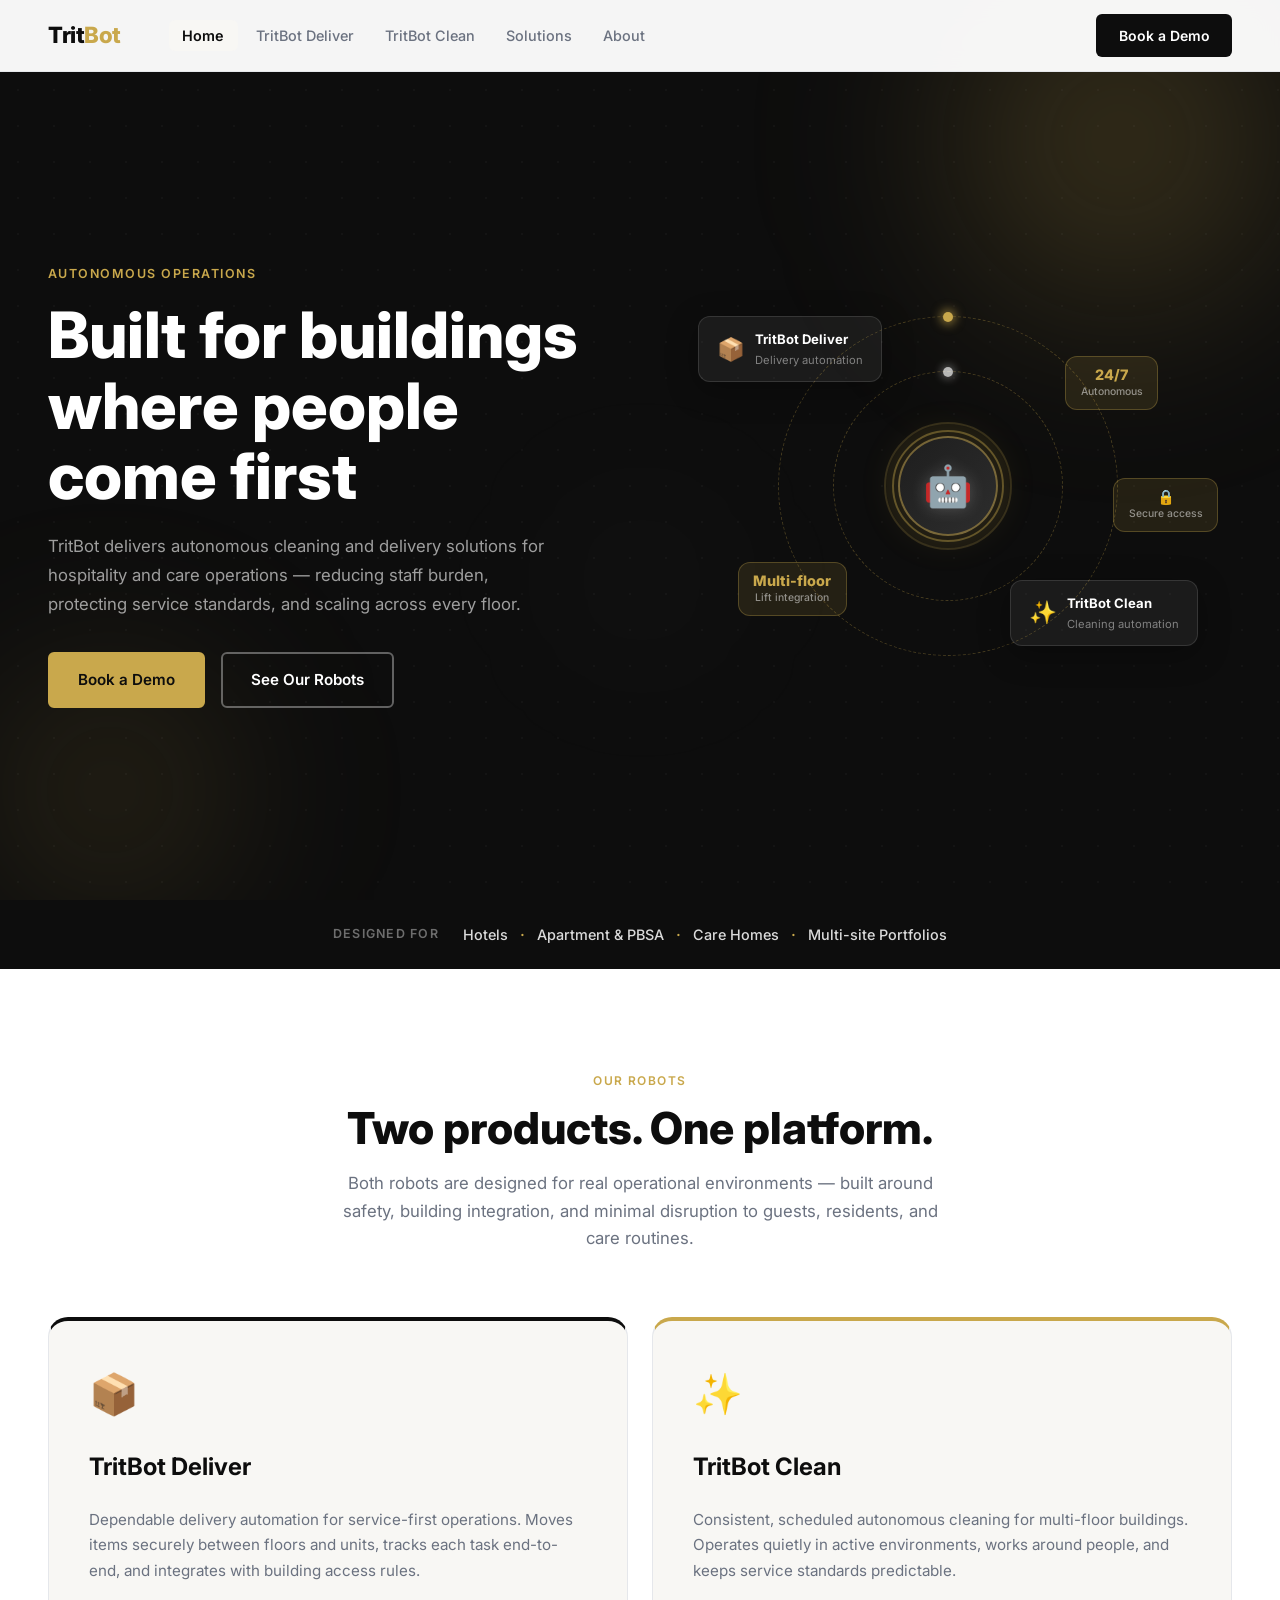
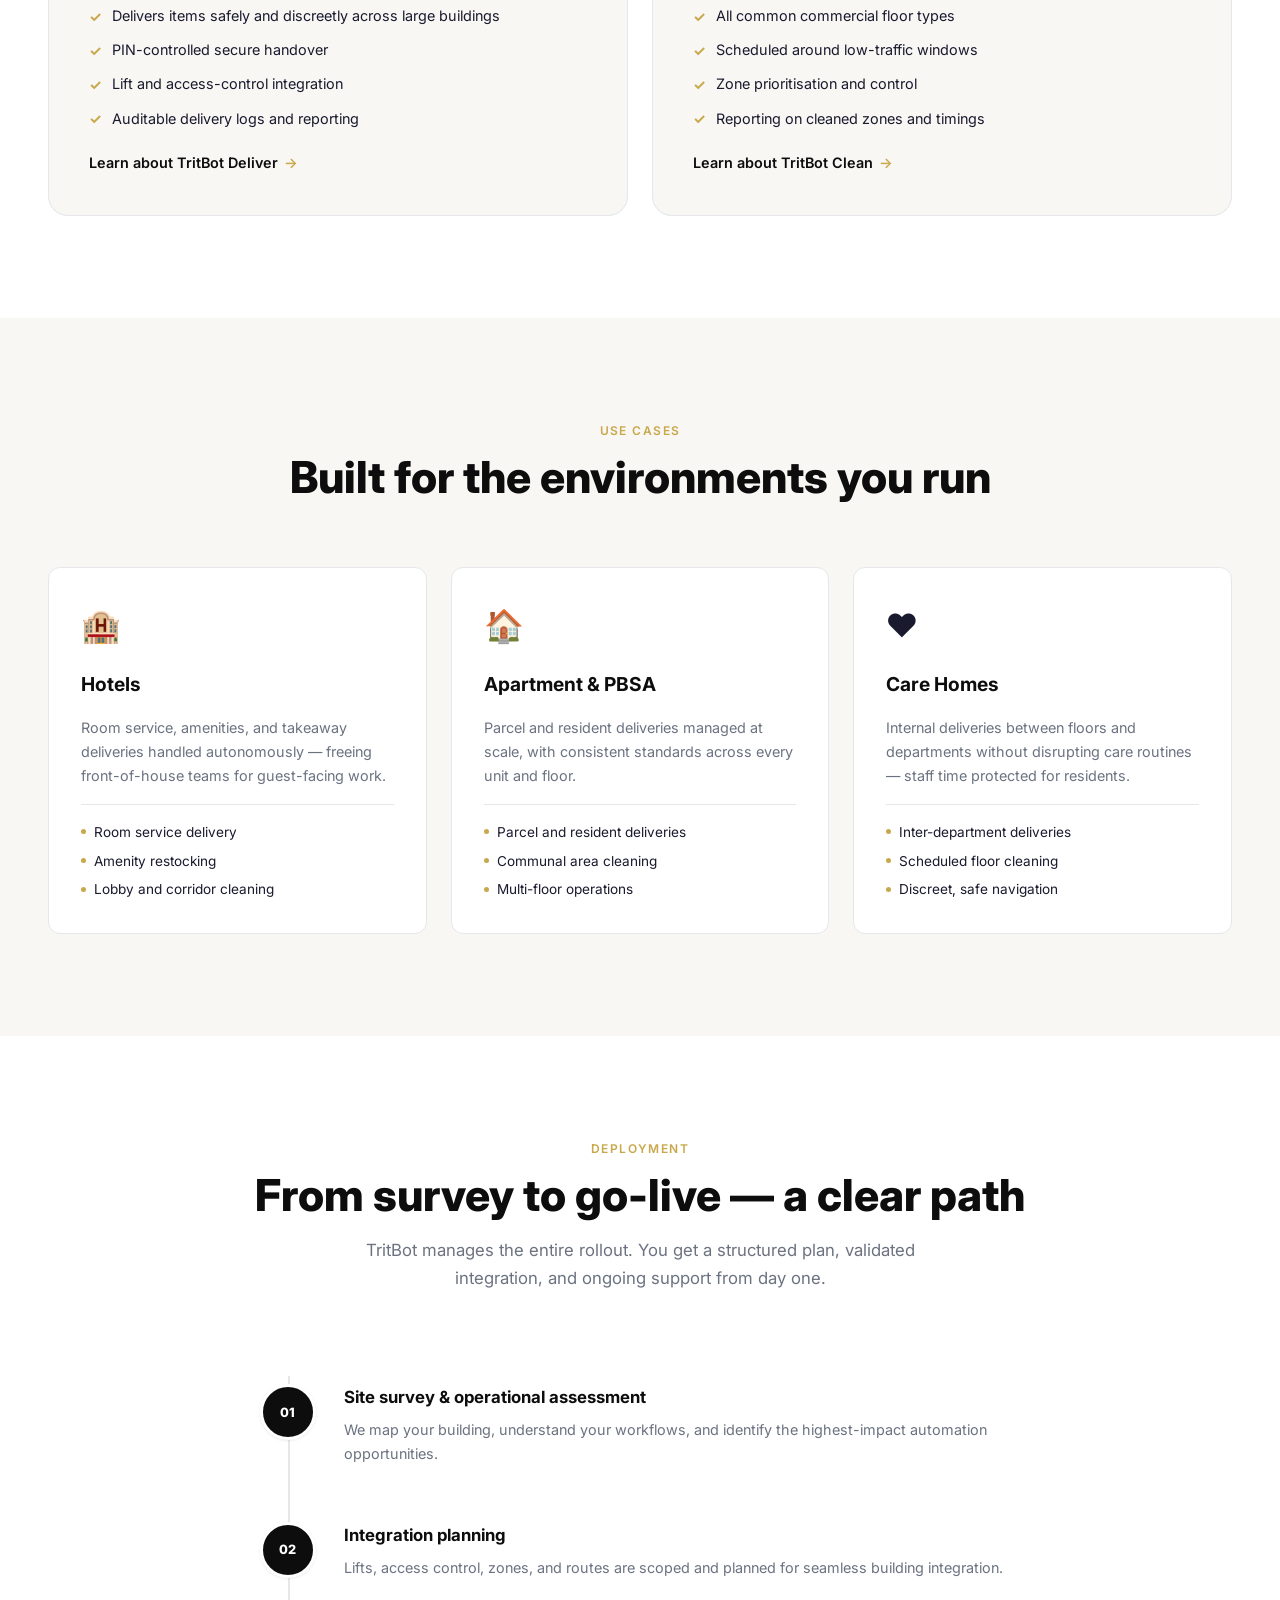
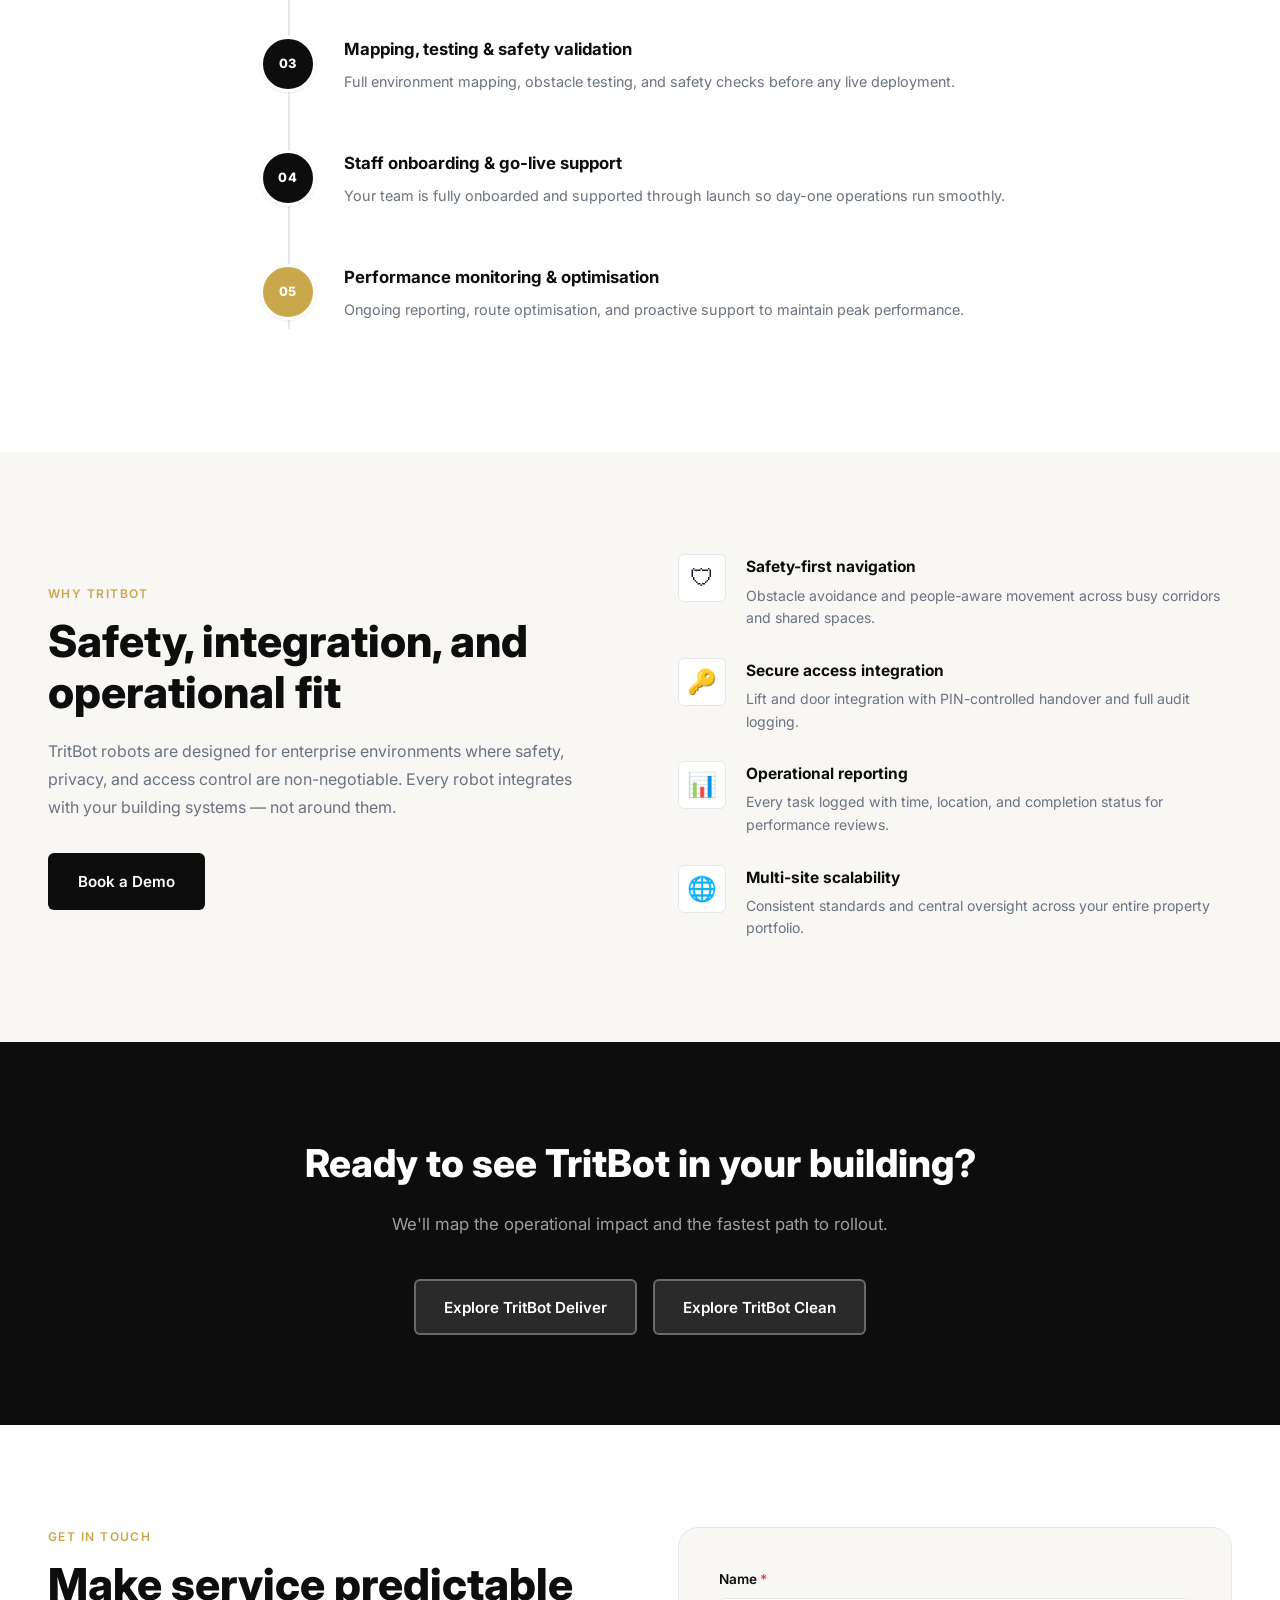
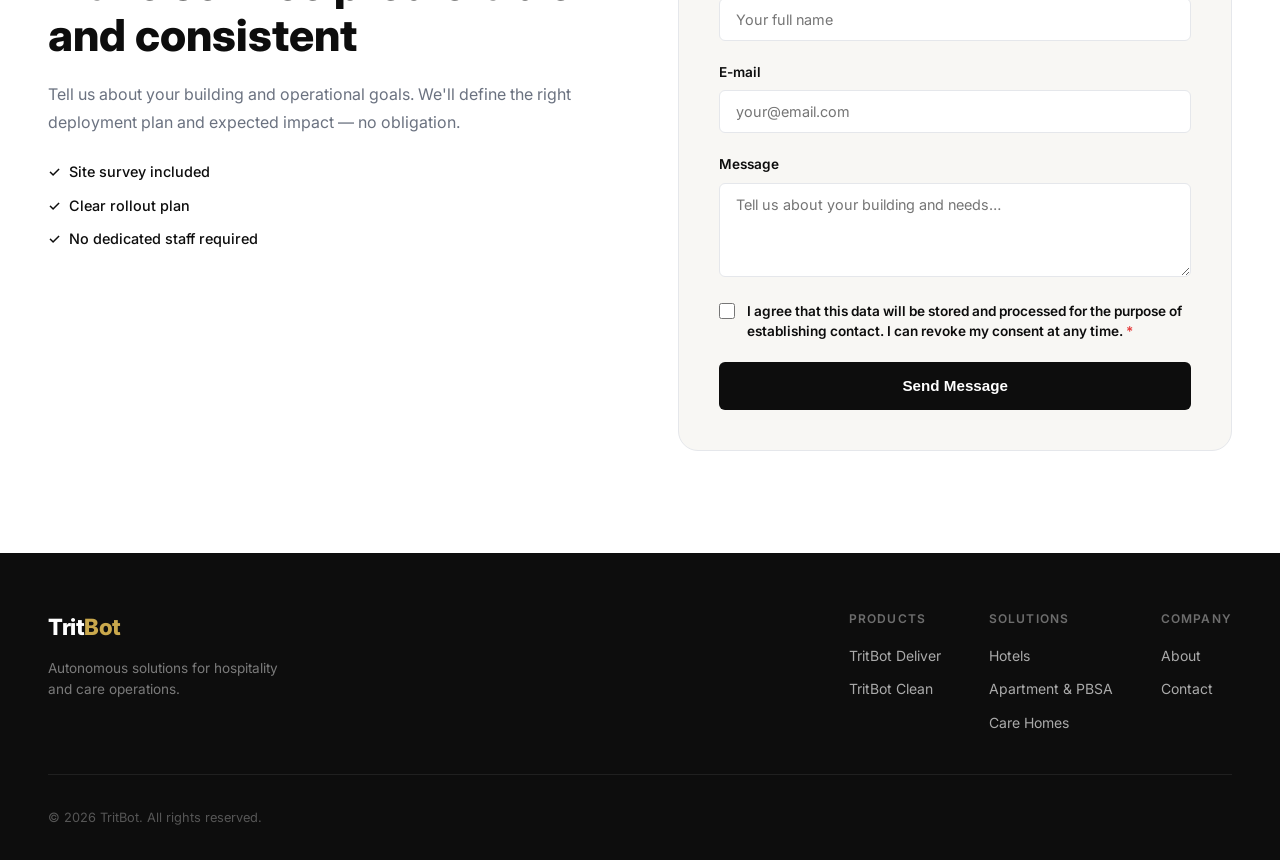
==== commit 2c855948: "Add Deliver, Clean, Solutions and About pages - deliver.html: full TritBot Deliver content from sour" ====
--- a/index.html
+++ b/index.html
@@ -21,8 +21,8 @@
         <li><a href="index.html" class="nav-link active">Home</a></li>
         <li><a href="deliver.html" class="nav-link">TritBot Deliver</a></li>
         <li><a href="clean.html" class="nav-link">TritBot Clean</a></li>
-        <li><a href="#solutions" class="nav-link">Solutions</a></li>
-        <li><a href="#about" class="nav-link">About</a></li>
+        <li><a href="solutions.html" class="nav-link">Solutions</a></li>
+        <li><a href="about.html" class="nav-link">About</a></li>
       </ul>
 
       <a href="#contact" class="nav-cta">Book a Demo</a>
@@ -422,13 +422,13 @@
           </div>
           <div class="footer-col">
             <h5>Solutions</h5>
-            <a href="#solutions">Hotels</a>
-            <a href="#solutions">Apartment &amp; PBSA</a>
-            <a href="#solutions">Care Homes</a>
+            <a href="solutions.html">Hotels</a>
+            <a href="solutions.html">Apartment &amp; PBSA</a>
+            <a href="solutions.html">Care Homes</a>
           </div>
           <div class="footer-col">
             <h5>Company</h5>
-            <a href="#about">About</a>
+            <a href="about.html">About</a>
             <a href="#contact">Contact</a>
           </div>
         </div>
--- a/css/style.css
+++ b/css/style.css
@@ -970,8 +970,268 @@
   color: rgba(255,255,255,.3);
 }
 
+/* ===== INNER PAGE HERO ===== */
+.page-hero {
+  position: relative;
+  background: var(--color-dark);
+  overflow: hidden;
+  padding-top: calc(var(--nav-h) + 5rem);
+  padding-bottom: 5rem;
+}
+.page-hero .hero-bg { position: absolute; inset: 0; z-index: 0; pointer-events: none; }
+.page-hero .container { position: relative; z-index: 1; }
+
+.page-hero-inner {
+  display: grid;
+  grid-template-columns: 1.1fr .9fr;
+  gap: var(--gap);
+  align-items: center;
+}
+
+.page-hero-eyebrow {
+  display: inline-block;
+  font-size: .75rem;
+  font-weight: 600;
+  letter-spacing: .12em;
+  text-transform: uppercase;
+  color: var(--color-accent);
+  padding: .4rem .9rem;
+  border: 1px solid rgba(201,168,76,.35);
+  border-radius: 100px;
+  margin-bottom: 1.25rem;
+  animation: fadeInUp .6s ease both;
+}
+.page-hero-title {
+  font-size: clamp(2.1rem, 4.5vw, 3.4rem);
+  font-weight: 800;
+  line-height: 1.12;
+  color: var(--color-white);
+  margin-bottom: 1.25rem;
+  animation: fadeInUp .6s .1s ease both;
+}
+.page-hero-title .accent { color: var(--color-accent); }
+.page-hero-sub {
+  font-size: 1.1rem;
+  color: rgba(255,255,255,.6);
+  line-height: 1.75;
+  max-width: 52ch;
+  margin-bottom: 2rem;
+  animation: fadeInUp .6s .2s ease both;
+}
+.page-hero-actions {
+  display: flex;
+  gap: 1rem;
+  flex-wrap: wrap;
+  animation: fadeInUp .6s .3s ease both;
+}
+
+/* Hero side panel: floating icon tile */
+.page-hero-visual {
+  display: flex;
+  align-items: center;
+  justify-content: center;
+  animation: fadeIn .9s .3s ease both;
+}
+.hero-icon-tile {
+  position: relative;
+  width: 240px;
+  height: 240px;
+  border-radius: var(--radius-xl);
+  background: linear-gradient(135deg, rgba(255,255,255,.06), rgba(255,255,255,.02));
+  border: 1px solid rgba(255,255,255,.12);
+  backdrop-filter: blur(12px);
+  display: flex;
+  align-items: center;
+  justify-content: center;
+  box-shadow: 0 20px 60px rgba(0,0,0,.35);
+  animation: float-a 5s ease-in-out infinite;
+}
+.hero-icon-tile .tile-icon {
+  font-size: 5rem;
+  filter: drop-shadow(0 6px 20px rgba(0,0,0,.3));
+}
+.hero-icon-tile .core-pulse { inset: -1px; border-color: rgba(201,168,76,.35); }
+
+/* ===== INTRO / FEATURE SPLIT ===== */
+.intro {
+  padding: clamp(4rem, 8vw, 7rem) 0;
+  background: var(--color-white);
+}
+.intro-split {
+  display: grid;
+  grid-template-columns: 1fr 1fr;
+  gap: clamp(3rem, 6vw, 5rem);
+  align-items: center;
+}
+.intro-body {
+  font-size: 1rem;
+  color: var(--color-text-muted);
+  line-height: 1.8;
+  margin-top: 1.25rem;
+}
+.checklist {
+  display: flex;
+  flex-direction: column;
+  gap: 1rem;
+}
+.checklist-item {
+  display: flex;
+  gap: .85rem;
+  align-items: flex-start;
+  padding: 1.1rem 1.25rem;
+  background: var(--color-light);
+  border: 1px solid var(--color-border);
+  border-left: 3px solid var(--color-accent);
+  border-radius: var(--radius-md);
+  transition: transform .2s, box-shadow .2s;
+}
+.checklist-item:hover { transform: translateX(4px); box-shadow: var(--shadow-sm); }
+.checklist-item .ci-icon {
+  font-size: 1.25rem;
+  flex-shrink: 0;
+}
+.checklist-item h4 {
+  font-size: .95rem;
+  font-weight: 700;
+  color: var(--color-dark);
+  margin-bottom: .2rem;
+}
+.checklist-item p {
+  font-size: .85rem;
+  color: var(--color-text-muted);
+  line-height: 1.55;
+}
+
+/* ===== FAQ ===== */
+.faq {
+  padding: clamp(4rem, 8vw, 7rem) 0;
+  background: var(--color-light);
+}
+.faq-list {
+  max-width: 760px;
+  margin-inline: auto;
+  display: flex;
+  flex-direction: column;
+  gap: .85rem;
+}
+.faq-item {
+  background: var(--color-white);
+  border: 1px solid var(--color-border);
+  border-radius: var(--radius-md);
+  overflow: hidden;
+  transition: box-shadow .2s, border-color .2s;
+}
+.faq-item[open] { box-shadow: var(--shadow-md); border-color: rgba(201,168,76,.4); }
+.faq-item summary {
+  display: flex;
+  align-items: center;
+  justify-content: space-between;
+  gap: 1rem;
+  padding: 1.25rem 1.5rem;
+  font-size: 1rem;
+  font-weight: 600;
+  color: var(--color-dark);
+  cursor: pointer;
+  list-style: none;
+}
+.faq-item summary::-webkit-details-marker { display: none; }
+.faq-item summary::after {
+  content: '+';
+  font-size: 1.5rem;
+  font-weight: 400;
+  color: var(--color-accent);
+  flex-shrink: 0;
+  transition: transform .25s ease;
+}
+.faq-item[open] summary::after { transform: rotate(45deg); }
+.faq-answer {
+  padding: 0 1.5rem 1.4rem;
+  font-size: .92rem;
+  color: var(--color-text-muted);
+  line-height: 1.7;
+}
+
+/* ===== VALUE CARDS (Solutions/About) ===== */
+.value-grid {
+  display: grid;
+  grid-template-columns: repeat(3, 1fr);
+  gap: 1.5rem;
+}
+.value-card {
+  background: var(--color-white);
+  border: 1px solid var(--color-border);
+  border-radius: var(--radius-md);
+  padding: 2rem;
+  transition: transform .2s, box-shadow .2s;
+}
+.value-card:hover { transform: translateY(-4px); box-shadow: var(--shadow-md); }
+.value-card .vc-icon {
+  font-size: 2rem;
+  width: 56px; height: 56px;
+  display: flex; align-items: center; justify-content: center;
+  background: var(--color-light);
+  border-radius: var(--radius-md);
+  margin-bottom: 1.25rem;
+}
+.value-card h3 {
+  font-size: 1.15rem;
+  font-weight: 700;
+  color: var(--color-dark);
+  margin-bottom: .6rem;
+}
+.value-card p {
+  font-size: .9rem;
+  color: var(--color-text-muted);
+  line-height: 1.65;
+}
+
+/* ===== STATS STRIP ===== */
+.stats-strip {
+  padding: clamp(3rem, 6vw, 5rem) 0;
+  background: var(--color-white);
+}
+.stats-grid {
+  display: grid;
+  grid-template-columns: repeat(4, 1fr);
+  gap: 1.5rem;
+  text-align: center;
+}
+.stat-block .sb-num {
+  display: block;
+  font-size: clamp(2rem, 4vw, 3rem);
+  font-weight: 800;
+  color: var(--color-dark);
+  line-height: 1;
+}
+.stat-block .sb-num span { color: var(--color-accent); }
+.stat-block .sb-lbl {
+  display: block;
+  margin-top: .6rem;
+  font-size: .85rem;
+  color: var(--color-text-muted);
+  font-weight: 500;
+}
+
+/* ===== TIMELINE (About) ===== */
+.timeline {
+  max-width: 760px;
+  margin-inline: auto;
+}
+
+/* Section background helpers */
+.bg-light { background: var(--color-light); }
+.bg-white { background: var(--color-white); }
+.section-pad { padding: clamp(4rem, 8vw, 7rem) 0; }
+
 /* ===== RESPONSIVE ===== */
 @media (max-width: 900px) {
+  .page-hero-inner { grid-template-columns: 1fr; }
+  .page-hero-visual { order: -1; }
+  .hero-icon-tile { width: 180px; height: 180px; }
+  .hero-icon-tile .tile-icon { font-size: 3.5rem; }
+  .intro-split { grid-template-columns: 1fr; }
+  .value-grid { grid-template-columns: 1fr; }
+  .stats-grid { grid-template-columns: repeat(2, 1fr); }
   .hero {
     grid-template-columns: 1fr;
     min-height: auto;
